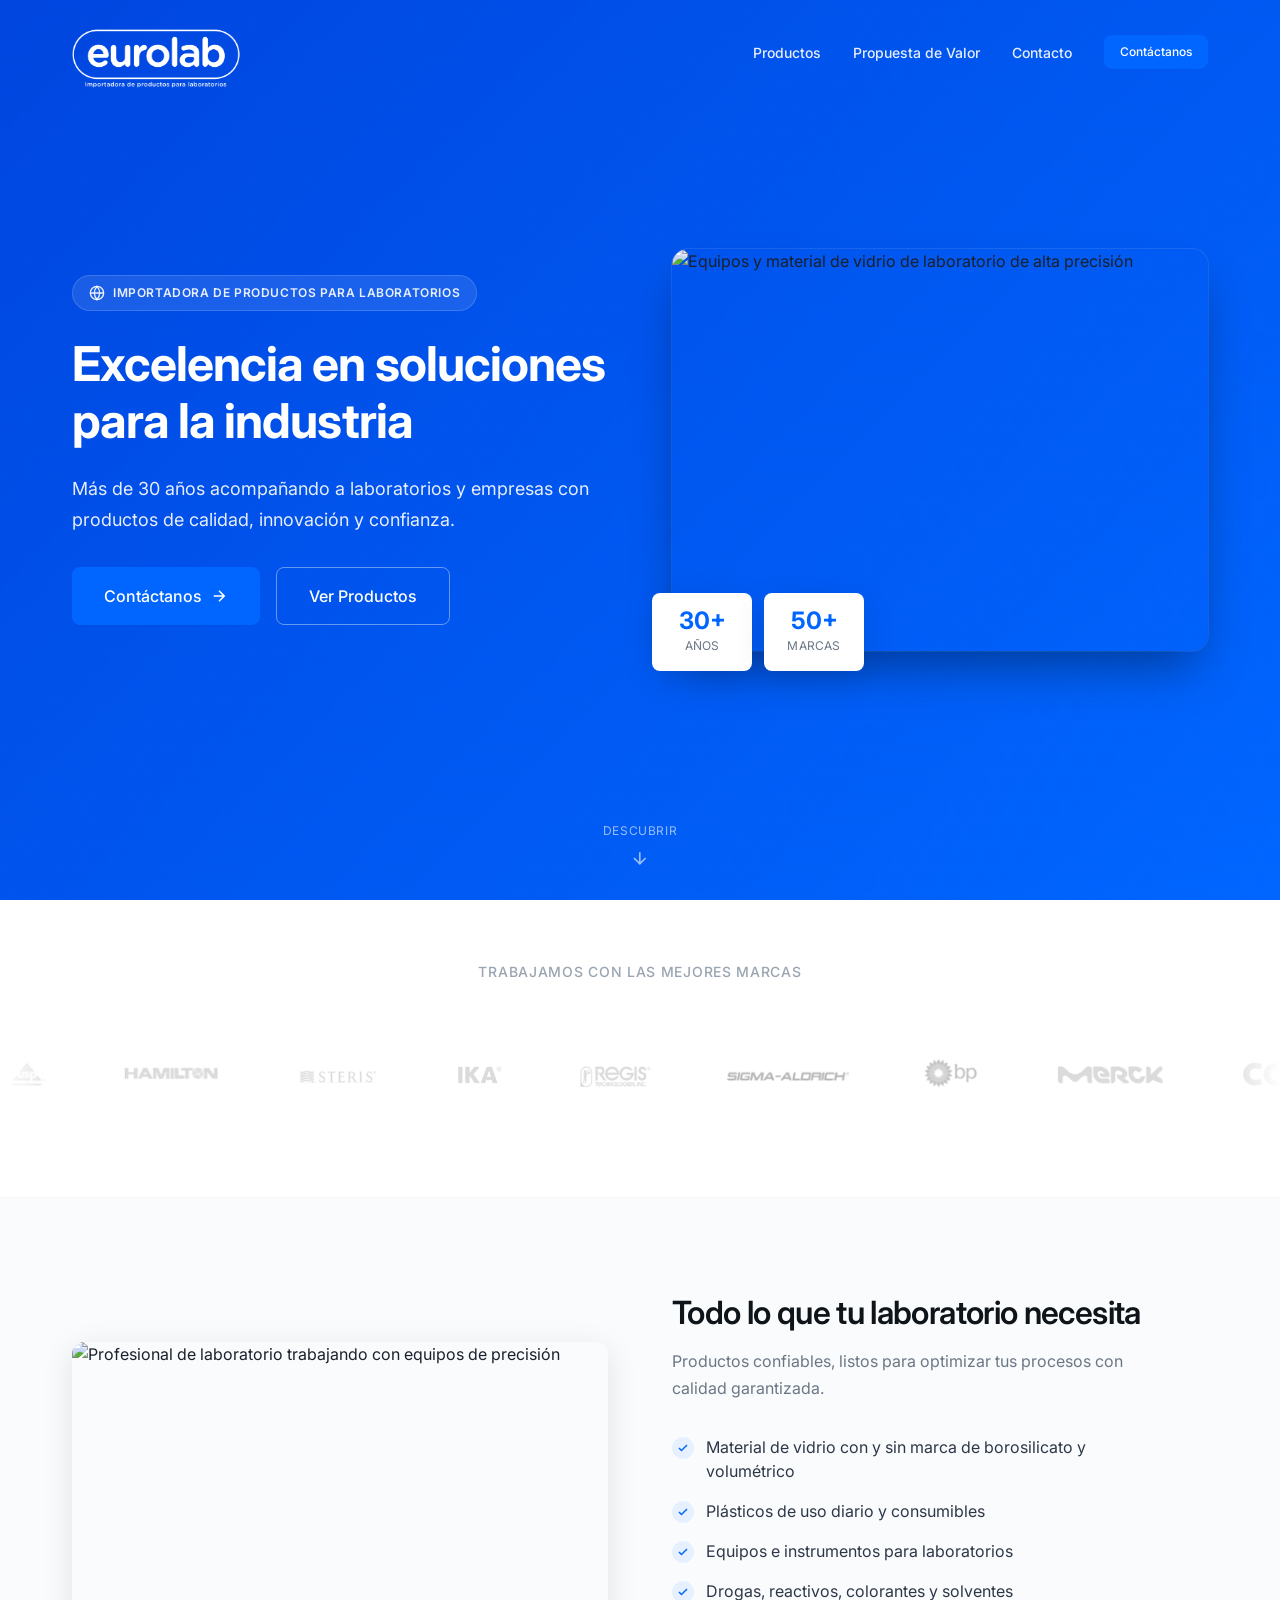
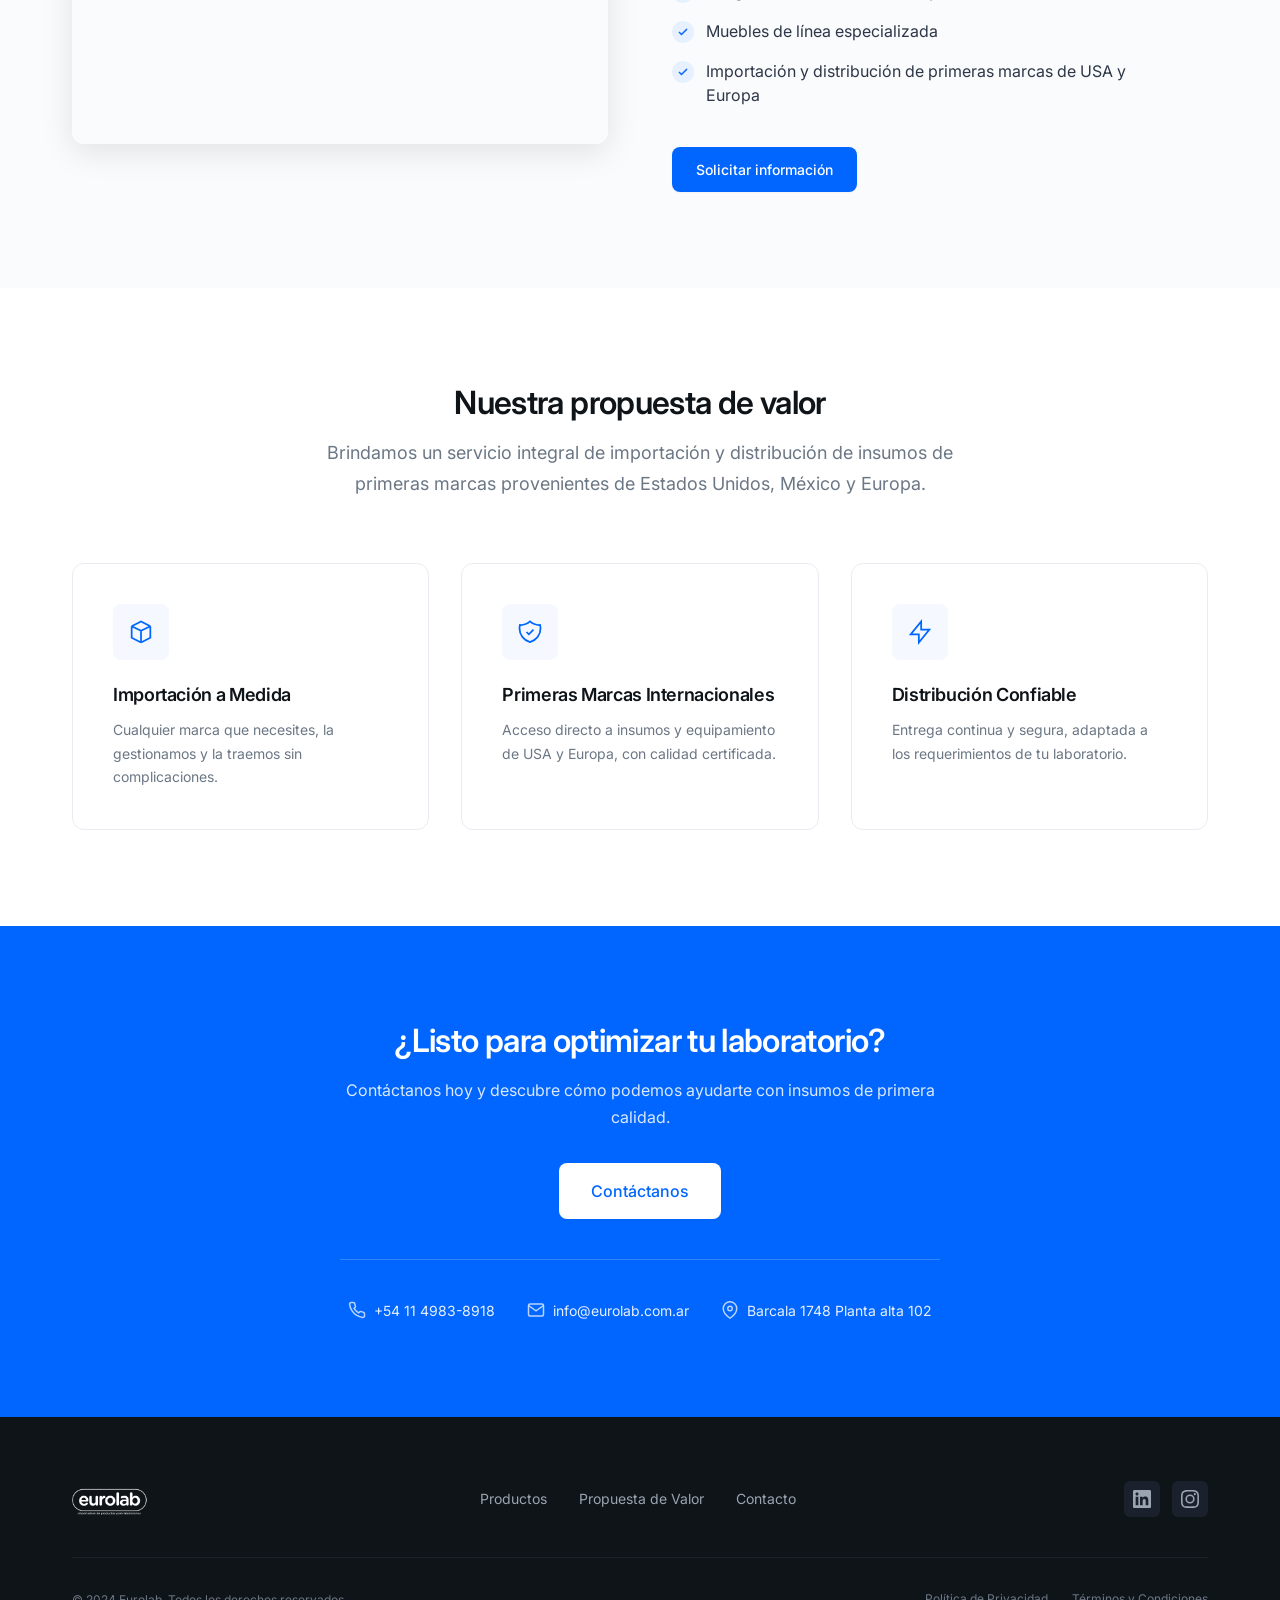
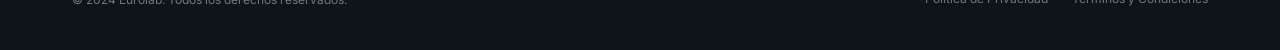
==== index.html @ cdb4c204 "Eurolab website - enterprise redesign with contact form and Google Sheets integration" ====
<!DOCTYPE html>
<html lang="es">

<head>
  <meta charset="UTF-8">
  <meta name="viewport" content="width=device-width, initial-scale=1.0">
  <meta http-equiv="X-UA-Compatible" content="IE=edge">

  <!-- SEO Meta Tags -->
  <title>Eurolab | Excelencia en Soluciones para la Industria</title>
  <meta name="description"
    content="Más de 30 años acompañando a laboratorios y empresas con productos de calidad, innovación y confianza. Importadora de productos para laboratorios.">
  <meta name="keywords"
    content="laboratorio, equipos de laboratorio, insumos de laboratorio, material de vidrio, reactivos, drogas, Hamilton, IKA, Merck, Argentina">
  <meta name="author" content="Eurolab">
  <meta name="robots" content="index, follow">
  <link rel="canonical" href="https://eurolab.com.ar/">

  <!-- Open Graph -->
  <meta property="og:type" content="website">
  <meta property="og:url" content="https://eurolab.com.ar/">
  <meta property="og:title" content="Eurolab | Excelencia en Soluciones para la Industria">
  <meta property="og:description"
    content="Más de 30 años acompañando a laboratorios y empresas con productos de calidad, innovación y confianza.">
  <meta property="og:locale" content="es_AR">

  <!-- Favicon -->
  <link rel="icon" type="image/png" href="assets/images/eurolab-logo.png">

  <!-- Preconnect for fonts -->
  <link rel="preconnect" href="https://fonts.googleapis.com">
  <link rel="preconnect" href="https://fonts.gstatic.com" crossorigin>

  <!-- Google Fonts - Inter only for enterprise clean look -->
  <link href="https://fonts.googleapis.com/css2?family=Inter:wght@400;500;600;700&display=swap" rel="stylesheet">

  <!-- Stylesheets -->
  <link rel="stylesheet" href="css/variables.css">
  <link rel="stylesheet" href="css/base.css">
  <link rel="stylesheet" href="css/components.css">
  <link rel="stylesheet" href="css/main.css">

  <!-- Structured Data -->
  <script type="application/ld+json">
  {
    "@context": "https://schema.org",
    "@type": "Organization",
    "name": "Eurolab",
    "description": "Importadora de productos para laboratorios - Excelencia en soluciones para la industria",
    "url": "https://eurolab.com.ar",
    "foundingDate": "1994",
    "address": {
      "@type": "PostalAddress",
      "streetAddress": "Barcala 1748 Planta alta 102",
      "addressLocality": "Buenos Aires",
      "addressCountry": "AR"
    },
    "contactPoint": {
      "@type": "ContactPoint",
      "telephone": "+54-11-4983-8918",
      "contactType": "sales",
      "availableLanguage": "Spanish"
    }
  }
  </script>
</head>

<body>
  <!-- Header -->
  <header class="header" role="banner">
    <div class="container">
      <div class="header__inner">
        <a href="/" class="header__logo-link" aria-label="Eurolab - Inicio">
          <img src="assets/images/eurolab-logo.png" alt="Eurolab" class="header__logo header__logo-light"
            style="filter: brightness(0) invert(1); height: 72px;">
          <img src="assets/images/eurolab-logo.png" alt="Eurolab" class="header__logo header__logo-dark"
            style="height: 72px;">
        </a>

        <nav class="header__nav" role="navigation" aria-label="Navegación principal">
          <a href="#productos" class="header__link">Productos</a>
          <a href="#propuesta" class="header__link">Propuesta de Valor</a>
          <a href="#contacto" class="header__link">Contacto</a>
          <a href="#contacto" class="btn btn--primary btn--sm">Contáctanos</a>
        </nav>
      </div>
    </div>
  </header>

  <main role="main">
    <!-- Hero Section -->
    <section class="hero" id="inicio">
      <div class="hero__container">
        <!-- Content Side -->
        <div class="hero__content">
          <span class="hero__tagline">
            <svg class="hero__tagline-icon" viewBox="0 0 24 24" fill="none" stroke="currentColor" stroke-width="2">
              <circle cx="12" cy="12" r="10" />
              <path
                d="M2 12h20M12 2a15.3 15.3 0 0 1 4 10 15.3 15.3 0 0 1-4 10 15.3 15.3 0 0 1-4-10 15.3 15.3 0 0 1 4-10z" />
            </svg>
            Importadora de productos para laboratorios
          </span>

          <h1 class="hero__title">
            Excelencia en soluciones para la industria
          </h1>

          <p class="hero__subtitle">
            Más de 30 años acompañando a laboratorios y empresas con productos de calidad, innovación y confianza.
          </p>

          <div class="hero__cta">
            <a href="#contacto" class="btn btn--primary btn--lg">
              Contáctanos
              <svg class="btn__icon" viewBox="0 0 24 24" fill="none" stroke="currentColor" stroke-width="2">
                <path d="M5 12h14M12 5l7 7-7 7" />
              </svg>
            </a>
            <a href="#productos" class="btn btn--outline btn--lg">
              Ver Productos
            </a>
          </div>
        </div>

        <!-- Visual Side -->
        <div class="hero__visual">
          <div class="hero__image-wrapper">
            <img src="https://images.unsplash.com/photo-1532187863486-abf9dbad1b69?auto=format&fit=crop&w=800&q=80"
              alt="Equipos y material de vidrio de laboratorio de alta precisión" class="hero__image" loading="eager"
              width="800" height="600">
          </div>

          <!-- Floating Stats -->
          <div class="hero__stats">
            <div class="hero__stat">
              <div class="hero__stat-value">30+</div>
              <div class="hero__stat-label">Años</div>
            </div>
            <div class="hero__stat">
              <div class="hero__stat-value">50+</div>
              <div class="hero__stat-label">Marcas</div>
            </div>
          </div>
        </div>
      </div>

      <a href="#marcas" class="hero__scroll" aria-label="Desplazarse hacia abajo">
        <span>Descubrir</span>
        <svg class="hero__scroll-icon" viewBox="0 0 24 24" fill="none" stroke="currentColor" stroke-width="2">
          <path d="M12 5v14M19 12l-7 7-7-7" />
        </svg>
      </a>
    </section>

    <!-- Trust Section - Brand Logos -->
    <section class="trust" id="marcas" aria-labelledby="trust-title">
      <div class="container">
        <h2 id="trust-title" class="trust__title">Trabajamos con las mejores marcas</h2>
      </div>
      <div class="logo-marquee" aria-label="Marcas asociadas">
        <div class="logo-marquee__track">
          <div class="logo-marquee__item"><img src="assets/images/logo-usp.png" alt="USP"></div>
          <div class="logo-marquee__item"><img src="assets/images/logo-hamilton.png" alt="Hamilton"></div>
          <div class="logo-marquee__item"><img src="assets/images/logo-steris.png" alt="Steris"></div>
          <div class="logo-marquee__item"><img src="assets/images/logo-ika.png" alt="IKA"></div>
          <div class="logo-marquee__item"><img src="assets/images/logo-regis.png" alt="Regis Technologies"></div>
          <div class="logo-marquee__item"><img src="assets/images/logo-sigma-aldrich.png" alt="Sigma-Aldrich"></div>
          <div class="logo-marquee__item"><img src="assets/images/logo-bp.png" alt="BP"></div>
          <div class="logo-marquee__item"><img src="assets/images/logo-merck.png" alt="Merck"></div>
          <div class="logo-marquee__item"><img src="assets/images/logo-copley.png" alt="Copley"></div>
          <div class="logo-marquee__item"><img src="assets/images/logo-vwr.png" alt="VWR"></div>
          <div class="logo-marquee__item"><img src="assets/images/logo-millipore.png" alt="Millipore"></div>
          <div class="logo-marquee__item"><img src="assets/images/logo-duran-group.png" alt="Duran Group"></div>
          <div class="logo-marquee__item"><img src="assets/images/logo-edqm.png" alt="EDQM"></div>
          <div class="logo-marquee__item"><img src="assets/images/logo-japanese-pharmacopoeia.png"
              alt="Japanese Pharmacopoeia"></div>
          <!-- Duplicate for seamless loop -->
          <div class="logo-marquee__item"><img src="assets/images/logo-usp.png" alt="USP"></div>
          <div class="logo-marquee__item"><img src="assets/images/logo-hamilton.png" alt="Hamilton"></div>
          <div class="logo-marquee__item"><img src="assets/images/logo-steris.png" alt="Steris"></div>
          <div class="logo-marquee__item"><img src="assets/images/logo-ika.png" alt="IKA"></div>
          <div class="logo-marquee__item"><img src="assets/images/logo-regis.png" alt="Regis Technologies"></div>
          <div class="logo-marquee__item"><img src="assets/images/logo-sigma-aldrich.png" alt="Sigma-Aldrich"></div>
          <div class="logo-marquee__item"><img src="assets/images/logo-bp.png" alt="BP"></div>
          <div class="logo-marquee__item"><img src="assets/images/logo-merck.png" alt="Merck"></div>
          <div class="logo-marquee__item"><img src="assets/images/logo-copley.png" alt="Copley"></div>
          <div class="logo-marquee__item"><img src="assets/images/logo-vwr.png" alt="VWR"></div>
          <div class="logo-marquee__item"><img src="assets/images/logo-millipore.png" alt="Millipore"></div>
          <div class="logo-marquee__item"><img src="assets/images/logo-duran-group.png" alt="Duran Group"></div>
          <div class="logo-marquee__item"><img src="assets/images/logo-edqm.png" alt="EDQM"></div>
          <div class="logo-marquee__item"><img src="assets/images/logo-japanese-pharmacopoeia.png"
              alt="Japanese Pharmacopoeia"></div>
        </div>
      </div>
    </section>

    <!-- Features Section -->
    <section class="features" id="productos" aria-labelledby="features-title">
      <div class="container">
        <div class="features__grid">
          <div class="features__image" data-animate>
            <img src="https://images.unsplash.com/photo-1582719471384-894fbb16e074?auto=format&fit=crop&w=800&q=80"
              alt="Profesional de laboratorio trabajando con equipos de precisión" loading="lazy" width="800"
              height="600">
          </div>

          <div class="features__content" data-animate data-delay="150">
            <h2 class="features__title" id="features-title">
              Todo lo que tu laboratorio necesita
            </h2>
            <p class="features__subtitle">
              Productos confiables, listos para optimizar tus procesos con calidad garantizada.
            </p>

            <ul class="check-list" role="list">
              <li class="check-list__item">
                <span class="check-list__icon" aria-hidden="true">
                  <svg viewBox="0 0 24 24" fill="none" stroke="currentColor" stroke-width="3">
                    <polyline points="20 6 9 17 4 12" />
                  </svg>
                </span>
                <span>Material de vidrio con y sin marca de borosilicato y volumétrico</span>
              </li>
              <li class="check-list__item">
                <span class="check-list__icon" aria-hidden="true">
                  <svg viewBox="0 0 24 24" fill="none" stroke="currentColor" stroke-width="3">
                    <polyline points="20 6 9 17 4 12" />
                  </svg>
                </span>
                <span>Plásticos de uso diario y consumibles</span>
              </li>
              <li class="check-list__item">
                <span class="check-list__icon" aria-hidden="true">
                  <svg viewBox="0 0 24 24" fill="none" stroke="currentColor" stroke-width="3">
                    <polyline points="20 6 9 17 4 12" />
                  </svg>
                </span>
                <span>Equipos e instrumentos para laboratorios</span>
              </li>
              <li class="check-list__item">
                <span class="check-list__icon" aria-hidden="true">
                  <svg viewBox="0 0 24 24" fill="none" stroke="currentColor" stroke-width="3">
                    <polyline points="20 6 9 17 4 12" />
                  </svg>
                </span>
                <span>Drogas, reactivos, colorantes y solventes</span>
              </li>
              <li class="check-list__item">
                <span class="check-list__icon" aria-hidden="true">
                  <svg viewBox="0 0 24 24" fill="none" stroke="currentColor" stroke-width="3">
                    <polyline points="20 6 9 17 4 12" />
                  </svg>
                </span>
                <span>Muebles de línea especializada</span>
              </li>
              <li class="check-list__item">
                <span class="check-list__icon" aria-hidden="true">
                  <svg viewBox="0 0 24 24" fill="none" stroke="currentColor" stroke-width="3">
                    <polyline points="20 6 9 17 4 12" />
                  </svg>
                </span>
                <span>Importación y distribución de primeras marcas de USA y Europa</span>
              </li>
            </ul>

            <div class="features__cta">
              <a href="#contacto" class="btn btn--primary">
                Solicitar información
              </a>
            </div>
          </div>
        </div>
      </div>
    </section>

    <!-- Value Proposition Section -->
    <section class="value-props" id="propuesta" aria-labelledby="value-props-title">
      <div class="container">
        <div class="section-heading" data-animate>
          <h2 class="section-heading__title" id="value-props-title">
            Nuestra propuesta de valor
          </h2>
          <p class="section-heading__subtitle">
            Brindamos un servicio integral de importación y distribución de insumos de primeras marcas provenientes de
            Estados Unidos, México y Europa.
          </p>
        </div>

        <div class="value-props__grid">
          <article class="value-card" data-animate data-delay="0">
            <div class="value-card__icon" aria-hidden="true">
              <svg viewBox="0 0 24 24" fill="none" stroke="currentColor" stroke-width="1.5">
                <path d="M20 7l-8-4-8 4m16 0l-8 4m8-4v10l-8 4m0-10L4 7m8 4v10M4 7v10l8 4" />
              </svg>
            </div>
            <h3 class="value-card__title">Importación a Medida</h3>
            <p class="value-card__description">
              Cualquier marca que necesites, la gestionamos y la traemos sin complicaciones.
            </p>
          </article>

          <article class="value-card" data-animate data-delay="100">
            <div class="value-card__icon" aria-hidden="true">
              <svg viewBox="0 0 24 24" fill="none" stroke="currentColor" stroke-width="1.5">
                <path
                  d="M9 12l2 2 4-4m5.618-4.016A11.955 11.955 0 0112 2.944a11.955 11.955 0 01-8.618 3.04A12.02 12.02 0 003 9c0 5.591 3.824 10.29 9 11.622 5.176-1.332 9-6.03 9-11.622 0-1.042-.133-2.052-.382-3.016z" />
              </svg>
            </div>
            <h3 class="value-card__title">Primeras Marcas Internacionales</h3>
            <p class="value-card__description">
              Acceso directo a insumos y equipamiento de USA y Europa, con calidad certificada.
            </p>
          </article>

          <article class="value-card" data-animate data-delay="200">
            <div class="value-card__icon" aria-hidden="true">
              <svg viewBox="0 0 24 24" fill="none" stroke="currentColor" stroke-width="1.5">
                <path d="M13 10V3L4 14h7v7l9-11h-7z" />
              </svg>
            </div>
            <h3 class="value-card__title">Distribución Confiable</h3>
            <p class="value-card__description">
              Entrega continua y segura, adaptada a los requerimientos de tu laboratorio.
            </p>
          </article>
        </div>
      </div>
    </section>

    <!-- CTA Section -->
    <section class="cta-section" id="contacto" aria-labelledby="cta-title">
      <div class="container">
        <div class="cta-section__content" data-animate>
          <h2 class="cta-section__title" id="cta-title">
            ¿Listo para optimizar tu laboratorio?
          </h2>
          <p class="cta-section__subtitle">
            Contáctanos hoy y descubre cómo podemos ayudarte con insumos de primera calidad.
          </p>

          <div class="cta-section__buttons">
            <a href="mailto:info@eurolab.com.ar?subject=Consulta" class="btn btn--primary btn--lg">
              Contáctanos
            </a>
          </div>

          <div class="cta-section__contact">
            <a href="tel:+541149838918" class="cta-section__contact-item">
              <svg viewBox="0 0 24 24" fill="none" stroke="currentColor" stroke-width="2">
                <path
                  d="M22 16.92v3a2 2 0 01-2.18 2 19.79 19.79 0 01-8.63-3.07 19.5 19.5 0 01-6-6 19.79 19.79 0 01-3.07-8.67A2 2 0 014.11 2h3a2 2 0 012 1.72 12.84 12.84 0 00.7 2.81 2 2 0 01-.45 2.11L8.09 9.91a16 16 0 006 6l1.27-1.27a2 2 0 012.11-.45 12.84 12.84 0 002.81.7A2 2 0 0122 16.92z" />
              </svg>
              +54 11 4983-8918
            </a>
            <a href="mailto:info@eurolab.com.ar" class="cta-section__contact-item">
              <svg viewBox="0 0 24 24" fill="none" stroke="currentColor" stroke-width="2">
                <path d="M4 4h16c1.1 0 2 .9 2 2v12c0 1.1-.9 2-2 2H4c-1.1 0-2-.9-2-2V6c0-1.1.9-2 2-2z" />
                <polyline points="22,6 12,13 2,6" />
              </svg>
              info@eurolab.com.ar
            </a>
            <a href="https://maps.google.com/?q=Barcala+1748+Buenos+Aires" target="_blank" rel="noopener noreferrer"
              class="cta-section__contact-item">
              <svg viewBox="0 0 24 24" fill="none" stroke="currentColor" stroke-width="2">
                <path d="M21 10c0 7-9 13-9 13s-9-6-9-13a9 9 0 0118 0z" />
                <circle cx="12" cy="10" r="3" />
              </svg>
              Barcala 1748 Planta alta 102
            </a>
          </div>
        </div>
      </div>
    </section>
  </main>

  <!-- Footer -->
  <footer class="footer" role="contentinfo">
    <div class="container">
      <div class="footer__inner">
        <a href="/" aria-label="Eurolab - Inicio">
          <img src="assets/images/eurolab-logo.png" alt="Eurolab" class="footer__logo">
        </a>

        <nav class="footer__links" aria-label="Enlaces del footer">
          <a href="#productos" class="footer__link">Productos</a>
          <a href="#propuesta" class="footer__link">Propuesta de Valor</a>
          <a href="#contacto" class="footer__link">Contacto</a>
        </nav>

        <div class="footer__social">
          <a href="https://www.linkedin.com/company/eurolab" target="_blank" rel="noopener noreferrer"
            class="footer__social-link" aria-label="LinkedIn">
            <svg viewBox="0 0 24 24" fill="currentColor">
              <path
                d="M20.447 20.452h-3.554v-5.569c0-1.328-.027-3.037-1.852-3.037-1.853 0-2.136 1.445-2.136 2.939v5.667H9.351V9h3.414v1.561h.046c.477-.9 1.637-1.85 3.37-1.85 3.601 0 4.267 2.37 4.267 5.455v6.286zM5.337 7.433c-1.144 0-2.063-.926-2.063-2.065 0-1.138.92-2.063 2.063-2.063 1.14 0 2.064.925 2.064 2.063 0 1.139-.925 2.065-2.064 2.065zm1.782 13.019H3.555V9h3.564v11.452zM22.225 0H1.771C.792 0 0 .774 0 1.729v20.542C0 23.227.792 24 1.771 24h20.451C23.2 24 24 23.227 24 22.271V1.729C24 .774 23.2 0 22.222 0h.003z" />
            </svg>
          </a>
          <a href="https://www.instagram.com/eurolab" target="_blank" rel="noopener noreferrer"
            class="footer__social-link" aria-label="Instagram">
            <svg viewBox="0 0 24 24" fill="currentColor">
              <path
                d="M12 2.163c3.204 0 3.584.012 4.85.07 3.252.148 4.771 1.691 4.919 4.919.058 1.265.069 1.645.069 4.849 0 3.205-.012 3.584-.069 4.849-.149 3.225-1.664 4.771-4.919 4.919-1.266.058-1.644.07-4.85.07-3.204 0-3.584-.012-4.849-.07-3.26-.149-4.771-1.699-4.919-4.92-.058-1.265-.07-1.644-.07-4.849 0-3.204.013-3.583.07-4.849.149-3.227 1.664-4.771 4.919-4.919 1.266-.057 1.645-.069 4.849-.069zM12 0C8.741 0 8.333.014 7.053.072 2.695.272.273 2.69.073 7.052.014 8.333 0 8.741 0 12c0 3.259.014 3.668.072 4.948.2 4.358 2.618 6.78 6.98 6.98C8.333 23.986 8.741 24 12 24c3.259 0 3.668-.014 4.948-.072 4.354-.2 6.782-2.618 6.979-6.98.059-1.28.073-1.689.073-4.948 0-3.259-.014-3.667-.072-4.947-.196-4.354-2.617-6.78-6.979-6.98C15.668.014 15.259 0 12 0zm0 5.838a6.162 6.162 0 100 12.324 6.162 6.162 0 000-12.324zM12 16a4 4 0 110-8 4 4 0 010 8zm6.406-11.845a1.44 1.44 0 100 2.881 1.44 1.44 0 000-2.881z" />
            </svg>
          </a>
        </div>
      </div>

      <div class="footer__bottom">
        <p class="footer__copy">
          © 2024 Eurolab. Todos los derechos reservados.
        </p>
        <nav class="footer__legal" aria-label="Enlaces legales">
          <a href="/privacidad">Política de Privacidad</a>
          <a href="/terminos">Términos y Condiciones</a>
        </nav>
      </div>
    </div>
  </footer>

  <!-- JavaScript -->
  <script src="js/main.js" defer></script>
</body>

</html>
---- css/variables.css ----
/* =========================================
   EUROLAB DESIGN TOKENS - ENTERPRISE EDITION
   Clean, sophisticated, multinational aesthetic
   ========================================= */

:root {
  /* === Primary Blue from Logo === */
  --color-primary-900: #0033cc;
  --color-primary-800: #0044dd;
  --color-primary-700: #0055ee;
  --color-primary-600: #0066ff;
  /* Logo blue */
  --color-primary-500: #3385ff;
  --color-primary-400: #66a3ff;
  --color-primary-300: #99c2ff;
  --color-primary-200: #cce0ff;
  --color-primary-100: #e6f0ff;
  --color-primary-50: #f5f9ff;

  /* === Neutral Colors - Enterprise Clean === */
  --color-white: #ffffff;
  --color-gray-50: #fafbfc;
  --color-gray-100: #f4f6f8;
  --color-gray-200: #e8ecf0;
  --color-gray-300: #d1d9e0;
  --color-gray-400: #9aa5b1;
  --color-gray-500: #6b7785;
  --color-gray-600: #4a5568;
  --color-gray-700: #2d3748;
  --color-gray-800: #1a202c;
  --color-gray-900: #0f1419;

  /* === Semantic Colors === */
  --color-success: #0d9488;
  --color-warning: #d97706;
  --color-error: #dc2626;

  /* === Enterprise Gradients - Subtle & Sophisticated === */
  --gradient-hero: linear-gradient(180deg, #0055ee 0%, #0044dd 100%);
  --gradient-cta: linear-gradient(135deg, #0055ee 0%, #0066ff 100%);
  --gradient-subtle: linear-gradient(180deg, var(--color-gray-50) 0%, var(--color-white) 100%);
  --gradient-light: linear-gradient(180deg, var(--color-white) 0%, var(--color-gray-50) 100%);

  /* === Typography - Clean & Professional === */
  --font-family-base: 'Inter', -apple-system, BlinkMacSystemFont, 'Segoe UI', Roboto, sans-serif;
  --font-family-display: 'Inter', var(--font-family-base);

  --font-size-xs: 0.75rem;
  --font-size-sm: 0.875rem;
  --font-size-base: 1rem;
  --font-size-lg: 1.125rem;
  --font-size-xl: 1.25rem;
  --font-size-2xl: 1.5rem;
  --font-size-3xl: 2rem;
  --font-size-4xl: 2.5rem;
  --font-size-5xl: 3rem;
  --font-size-6xl: 3.5rem;

  --font-weight-normal: 400;
  --font-weight-medium: 500;
  --font-weight-semibold: 600;
  --font-weight-bold: 700;

  --line-height-tight: 1.2;
  --line-height-snug: 1.35;
  --line-height-normal: 1.5;
  --line-height-relaxed: 1.7;

  --letter-spacing-tight: -0.02em;
  --letter-spacing-normal: 0;
  --letter-spacing-wide: 0.02em;
  --letter-spacing-wider: 0.05em;

  /* === Spacing - Generous Whitespace === */
  --space-1: 0.25rem;
  --space-2: 0.5rem;
  --space-3: 0.75rem;
  --space-4: 1rem;
  --space-5: 1.25rem;
  --space-6: 1.5rem;
  --space-8: 2rem;
  --space-10: 2.5rem;
  --space-12: 3rem;
  --space-16: 4rem;
  --space-20: 5rem;
  --space-24: 6rem;
  --space-32: 8rem;
  --space-40: 10rem;

  /* === Border Radius - Clean Lines === */
  --radius-sm: 0.25rem;
  --radius-md: 0.375rem;
  --radius-lg: 0.5rem;
  --radius-xl: 0.75rem;
  --radius-2xl: 1rem;
  --radius-full: 9999px;

  /* === Shadows - Subtle & Professional === */
  --shadow-sm: 0 1px 2px rgba(0, 0, 0, 0.04);
  --shadow-md: 0 2px 8px rgba(0, 0, 0, 0.06);
  --shadow-lg: 0 4px 16px rgba(0, 0, 0, 0.08);
  --shadow-xl: 0 8px 32px rgba(0, 0, 0, 0.1);
  --shadow-2xl: 0 16px 48px rgba(0, 0, 0, 0.12);

  /* === Transitions === */
  --transition-fast: 150ms ease;
  --transition-base: 200ms ease;
  --transition-slow: 300ms ease;

  /* === Z-Index === */
  --z-base: 0;
  --z-above: 10;
  --z-dropdown: 100;
  --z-sticky: 500;
  --z-overlay: 1000;
  --z-modal: 1100;

  /* === Container === */
  --container-max: 1200px;
  --container-tight: 900px;
  --container-narrow: 680px;
  --container-padding: var(--space-8);
}

@media (max-width: 768px) {
  :root {
    --font-size-5xl: 2.25rem;
    --font-size-6xl: 2.5rem;
    --container-padding: var(--space-5);
  }
}

@media (max-width: 480px) {
  :root {
    --font-size-4xl: 1.75rem;
    --font-size-5xl: 2rem;
    --font-size-6xl: 2.25rem;
    --container-padding: var(--space-4);
  }
}
---- css/base.css ----
/* =========================================
   BASE STYLES
   Reset, Typography, Utilities
   ========================================= */

/* === Modern CSS Reset === */
*,
*::before,
*::after {
    box-sizing: border-box;
    margin: 0;
    padding: 0;
}

html {
    scroll-behavior: smooth;
    -webkit-text-size-adjust: 100%;
    text-size-adjust: 100%;
}

body {
    font-family: var(--font-family-base);
    font-size: var(--font-size-base);
    font-weight: var(--font-weight-normal);
    line-height: var(--line-height-normal);
    color: var(--color-gray-800);
    background-color: var(--color-white);
    -webkit-font-smoothing: antialiased;
    -moz-osx-font-smoothing: grayscale;
    overflow-x: hidden;
}

/* Reduced motion support */
@media (prefers-reduced-motion: reduce) {

    *,
    *::before,
    *::after {
        animation-duration: 0.01ms !important;
        animation-iteration-count: 1 !important;
        transition-duration: 0.01ms !important;
    }

    html {
        scroll-behavior: auto;
    }
}

img,
picture,
video,
canvas,
svg {
    display: block;
    max-width: 100%;
    height: auto;
}

button,
input,
select,
textarea {
    font: inherit;
    color: inherit;
}

button {
    cursor: pointer;
    background: none;
    border: none;
}

a {
    color: inherit;
    text-decoration: none;
}

ul,
ol {
    list-style: none;
}

/* === Typography === */
h1,
h2,
h3,
h4,
h5,
h6 {
    font-family: var(--font-family-display);
    font-weight: var(--font-weight-bold);
    line-height: var(--line-height-tight);
    letter-spacing: var(--letter-spacing-tight);
    color: var(--color-gray-900);
}

h1 {
    font-size: var(--font-size-6xl);
    font-weight: var(--font-weight-extrabold);
}

h2 {
    font-size: var(--font-size-4xl);
}

h3 {
    font-size: var(--font-size-2xl);
}

h4 {
    font-size: var(--font-size-xl);
}

p {
    line-height: var(--line-height-relaxed);
}

.text-balance {
    text-wrap: balance;
}

/* === Focus States (Accessibility) === */
:focus-visible {
    outline: 2px solid var(--color-primary-500);
    outline-offset: 2px;
}

/* === Selection === */
::selection {
    background-color: var(--color-primary-200);
    color: var(--color-primary-900);
}

/* === Utility Classes === */
.container {
    width: 100%;
    max-width: var(--container-max);
    margin-inline: auto;
    padding-inline: var(--container-padding);
}

.container--tight {
    max-width: var(--container-tight);
}

.container--narrow {
    max-width: var(--container-narrow);
}

.sr-only {
    position: absolute;
    width: 1px;
    height: 1px;
    padding: 0;
    margin: -1px;
    overflow: hidden;
    clip: rect(0, 0, 0, 0);
    white-space: nowrap;
    border: 0;
}

.text-center {
    text-align: center;
}

.text-gradient {
    background: var(--gradient-cta);
    -webkit-background-clip: text;
    -webkit-text-fill-color: transparent;
    background-clip: text;
}

/* === Animation Utilities === */
@keyframes fadeInUp {
    from {
        opacity: 0;
        transform: translateY(30px);
    }

    to {
        opacity: 1;
        transform: translateY(0);
    }
}

@keyframes fadeIn {
    from {
        opacity: 0;
    }

    to {
        opacity: 1;
    }
}

@keyframes slideInLeft {
    from {
        opacity: 0;
        transform: translateX(-30px);
    }

    to {
        opacity: 1;
        transform: translateX(0);
    }
}

@keyframes pulse {

    0%,
    100% {
        opacity: 1;
    }

    50% {
        opacity: 0.6;
    }
}

@keyframes float {

    0%,
    100% {
        transform: translateY(0);
    }

    50% {
        transform: translateY(-10px);
    }
}

@keyframes shimmer {
    0% {
        background-position: -200% 0;
    }

    100% {
        background-position: 200% 0;
    }
}

.animate-fade-in-up {
    animation: fadeInUp 0.6s ease forwards;
}

.animate-fade-in {
    animation: fadeIn 0.5s ease forwards;
}

.animate-delay-1 {
    animation-delay: 0.1s;
}

.animate-delay-2 {
    animation-delay: 0.2s;
}

.animate-delay-3 {
    animation-delay: 0.3s;
}

.animate-delay-4 {
    animation-delay: 0.4s;
}

.animate-delay-5 {
    animation-delay: 0.5s;
}

/* Initial state for animated elements */
[data-animate] {
    opacity: 0;
}

[data-animate].is-visible {
    animation: fadeInUp 0.6s ease forwards;
}
---- css/components.css ----
/* =========================================
   COMPONENTS - ENTERPRISE EDITION
   Clean, sophisticated UI components
   ========================================= */

/* === Buttons - Professional & Clean === */
.btn {
    display: inline-flex;
    align-items: center;
    justify-content: center;
    gap: var(--space-2);
    padding: var(--space-3) var(--space-6);
    font-family: var(--font-family-base);
    font-size: var(--font-size-sm);
    font-weight: var(--font-weight-medium);
    line-height: 1.5;
    text-align: center;
    white-space: nowrap;
    border-radius: var(--radius-lg);
    transition: all var(--transition-base);
    border: none;
    cursor: pointer;
}

.btn--primary {
    background: var(--color-primary-600);
    color: var(--color-white);
    box-shadow: var(--shadow-sm);
}

.btn--primary:hover {
    background: var(--color-primary-700);
    box-shadow: var(--shadow-md);
    transform: translateY(-1px);
}

.btn--primary:active {
    transform: translateY(0);
    box-shadow: var(--shadow-sm);
}

.btn--secondary {
    background: var(--color-white);
    color: var(--color-primary-600);
    border: 1px solid var(--color-gray-200);
}

.btn--secondary:hover {
    background: var(--color-gray-50);
    border-color: var(--color-primary-300);
}

.btn--outline {
    background: transparent;
    color: var(--color-white);
    border: 1px solid rgba(255, 255, 255, 0.4);
}

.btn--outline:hover {
    background: rgba(255, 255, 255, 0.1);
    border-color: rgba(255, 255, 255, 0.8);
}

.btn--lg {
    padding: var(--space-4) var(--space-8);
    font-size: var(--font-size-base);
}

.btn--sm {
    padding: var(--space-2) var(--space-4);
    font-size: var(--font-size-xs);
}

.btn__icon {
    width: 18px;
    height: 18px;
    flex-shrink: 0;
}

/* === Cards - Clean Enterprise Style === */
.card {
    background: var(--color-white);
    border-radius: var(--radius-xl);
    padding: var(--space-8);
    border: 1px solid var(--color-gray-200);
    transition: all var(--transition-base);
}

.card:hover {
    border-color: var(--color-primary-200);
    box-shadow: var(--shadow-lg);
}

/* === Section Heading === */
.section-heading {
    text-align: center;
    max-width: 640px;
    margin-inline: auto;
    margin-bottom: var(--space-16);
}

.section-heading__title {
    font-size: var(--font-size-3xl);
    font-weight: var(--font-weight-semibold);
    color: var(--color-gray-900);
    margin-bottom: var(--space-4);
    letter-spacing: var(--letter-spacing-tight);
}

.section-heading__subtitle {
    font-size: var(--font-size-lg);
    color: var(--color-gray-500);
    line-height: var(--line-height-relaxed);
}

/* === Check List - Clean Style === */
.check-list {
    display: flex;
    flex-direction: column;
    gap: var(--space-4);
}

.check-list__item {
    display: flex;
    align-items: flex-start;
    gap: var(--space-3);
    font-size: var(--font-size-base);
    color: var(--color-gray-700);
    line-height: var(--line-height-normal);
}

.check-list__icon {
    flex-shrink: 0;
    width: 22px;
    height: 22px;
    display: flex;
    align-items: center;
    justify-content: center;
    background: var(--color-primary-100);
    border-radius: var(--radius-full);
    color: var(--color-primary-600);
    margin-top: 2px;
}

.check-list__icon svg {
    width: 12px;
    height: 12px;
}

/* === Logo Marquee - Professional === */
.logo-marquee {
    position: relative;
    overflow: hidden;
    padding: var(--space-10) 0;
}

.logo-marquee::before,
.logo-marquee::after {
    content: '';
    position: absolute;
    top: 0;
    bottom: 0;
    width: 120px;
    z-index: 2;
    pointer-events: none;
}

.logo-marquee::before {
    left: 0;
    background: linear-gradient(to right, var(--color-white), transparent);
}

.logo-marquee::after {
    right: 0;
    background: linear-gradient(to left, var(--color-white), transparent);
}

.logo-marquee__track {
    display: flex;
    gap: var(--space-16);
    width: max-content;
    animation: marquee 40s linear infinite;
}

.logo-marquee:hover .logo-marquee__track {
    animation-play-state: paused;
}

.logo-marquee__item {
    flex-shrink: 0;
    display: flex;
    align-items: center;
    justify-content: center;
    height: 40px;
    opacity: 0.6;
    transition: opacity var(--transition-base);
}

.logo-marquee__item:hover {
    opacity: 1;
}

.logo-marquee__item img {
    height: 100%;
    width: auto;
    max-width: 140px;
    object-fit: contain;
    filter: grayscale(100%);
    transition: filter var(--transition-base);
}

.logo-marquee__item:hover img {
    filter: grayscale(0%);
}

.logo-marquee__item span {
    font-weight: 600;
    font-size: 15px;
    color: var(--color-gray-500);
    letter-spacing: 0.02em;
}

@keyframes marquee {
    0% {
        transform: translateX(0);
    }

    100% {
        transform: translateX(-50%);
    }
}

/* === Divider === */
.divider {
    width: 100%;
    height: 1px;
    background: var(--color-gray-200);
}
---- css/main.css ----
/* =========================================
   MAIN STYLES - ENTERPRISE EDITION
   Clean, professional section styles
   ========================================= */

/* === Header - Clean & Professional === */
.header {
    position: fixed;
    top: 0;
    left: 0;
    right: 0;
    z-index: var(--z-sticky);
    padding: var(--space-4) 0;
    background: transparent;
    transition: all var(--transition-base);
}

.header.is-scrolled {
    background: rgba(255, 255, 255, 0.98);
    backdrop-filter: blur(8px);
    -webkit-backdrop-filter: blur(8px);
    box-shadow: 0 1px 0 var(--color-gray-200);
}

.header__inner {
    display: flex;
    align-items: center;
    justify-content: space-between;
}

.header__logo {
    height: 72px;
    width: auto;
}

.header__logo-dark {
    display: none;
}

.header.is-scrolled .header__logo-light {
    display: none;
}

.header.is-scrolled .header__logo-dark {
    display: block;
}

.header__nav {
    display: flex;
    align-items: center;
    gap: var(--space-8);
}

.header__link {
    font-size: var(--font-size-sm);
    font-weight: var(--font-weight-medium);
    color: rgba(255, 255, 255, 0.9);
    transition: color var(--transition-fast);
}

.header.is-scrolled .header__link {
    color: var(--color-gray-600);
}

.header__link:hover {
    color: var(--color-white);
}

.header.is-scrolled .header__link:hover {
    color: var(--color-primary-600);
}

.header.is-scrolled .btn--primary {
    background: var(--color-primary-600);
}

@media (max-width: 768px) {
    .header__nav {
        display: none;
    }
}

/* === Hero Section - Premium Split Layout === */
.hero {
    position: relative;
    min-height: 100vh;
    display: flex;
    align-items: center;
    background: var(--color-primary-600);
    overflow: hidden;
}

/* Molecular hexagon pattern overlay */
.hero::before {
    content: '';
    position: absolute;
    inset: 0;
    background-image: url("data:image/svg+xml,%3Csvg xmlns='http://www.w3.org/2000/svg' width='28' height='49' viewBox='0 0 28 49'%3E%3Cg fill-rule='evenodd'%3E%3Cg id='hexagons' fill='%23ffffff' fill-opacity='0.04' fill-rule='nonzero'%3E%3Cpath d='M13.99 9.25l13 7.5v15l-13 7.5L1 31.75v-15l12.99-7.5zM3 17.9v12.7l10.99 6.34 11-6.35V17.9l-11-6.34L3 17.9zM0 15l12.98-7.5V0h-2v6.35L0 12.69v2.3zm0 18.5L12.98 41v8h-2v-6.85L0 35.81v-2.3zM15 0v7.5L27.99 15H28v-2.31h-.01L17 6.35V0h-2zm0 49v-8l12.99-7.5H28v2.31h-.01L17 42.15V49h-2z'/%3E%3C/g%3E%3C/g%3E%3C/svg%3E");
    pointer-events: none;
    z-index: 1;
}

/* Gradient overlay for depth */
.hero::after {
    content: '';
    position: absolute;
    inset: 0;
    background: linear-gradient(135deg,
            rgba(0, 68, 221, 0.95) 0%,
            rgba(0, 85, 238, 0.9) 50%,
            rgba(0, 102, 255, 0.85) 100%);
    z-index: 2;
}

.hero__container {
    display: grid;
    grid-template-columns: 1fr 1fr;
    gap: var(--space-16);
    align-items: center;
    width: 100%;
    max-width: var(--container-max);
    margin: 0 auto;
    padding: var(--space-32) var(--container-padding);
    position: relative;
    z-index: 3;
}

.hero__content {
    max-width: 560px;
}

.hero__tagline {
    display: inline-flex;
    align-items: center;
    gap: var(--space-2);
    font-size: var(--font-size-xs);
    font-weight: var(--font-weight-semibold);
    color: rgba(255, 255, 255, 0.9);
    letter-spacing: var(--letter-spacing-wider);
    text-transform: uppercase;
    margin-bottom: var(--space-6);
    padding: var(--space-2) var(--space-4);
    background: rgba(255, 255, 255, 0.1);
    border-radius: var(--radius-full);
    border: 1px solid rgba(255, 255, 255, 0.15);
    opacity: 0;
    animation: fadeInUp 0.5s ease 0.1s forwards;
}

.hero__tagline-icon {
    width: 16px;
    height: 16px;
}

.hero__title {
    font-size: var(--font-size-5xl);
    font-weight: var(--font-weight-bold);
    color: var(--color-white);
    margin-bottom: var(--space-6);
    line-height: var(--line-height-tight);
    letter-spacing: var(--letter-spacing-tight);
    opacity: 0;
    animation: fadeInUp 0.5s ease 0.2s forwards;
}

.hero__subtitle {
    font-size: var(--font-size-lg);
    color: rgba(255, 255, 255, 0.9);
    margin-bottom: var(--space-8);
    line-height: var(--line-height-relaxed);
    opacity: 0;
    animation: fadeInUp 0.5s ease 0.3s forwards;
}

.hero__cta {
    display: flex;
    flex-wrap: wrap;
    gap: var(--space-4);
    opacity: 0;
    animation: fadeInUp 0.5s ease 0.4s forwards;
}

/* Hero Image Side */
.hero__visual {
    position: relative;
    opacity: 0;
    animation: fadeInUp 0.6s ease 0.3s forwards;
}

.hero__image-wrapper {
    position: relative;
    border-radius: var(--radius-2xl);
    overflow: hidden;
    box-shadow:
        0 25px 50px -12px rgba(0, 0, 0, 0.4),
        0 0 0 1px rgba(255, 255, 255, 0.1);
}

.hero__image {
    width: 100%;
    height: auto;
    aspect-ratio: 4/3;
    object-fit: cover;
    display: block;
}

/* Floating stats cards */
.hero__stats {
    position: absolute;
    bottom: -20px;
    left: -20px;
    display: flex;
    gap: var(--space-3);
    opacity: 0;
    animation: fadeInUp 0.5s ease 0.6s forwards;
}

.hero__stat {
    background: var(--color-white);
    padding: var(--space-4) var(--space-5);
    border-radius: var(--radius-lg);
    box-shadow: var(--shadow-xl);
    text-align: center;
    min-width: 100px;
}

.hero__stat-value {
    font-size: var(--font-size-2xl);
    font-weight: var(--font-weight-bold);
    color: var(--color-primary-600);
    line-height: 1;
    margin-bottom: var(--space-1);
}

.hero__stat-label {
    font-size: var(--font-size-xs);
    color: var(--color-gray-500);
    text-transform: uppercase;
    letter-spacing: var(--letter-spacing-wide);
}

/* Scroll indicator */
.hero__scroll {
    position: absolute;
    bottom: var(--space-8);
    left: 50%;
    transform: translateX(-50%);
    display: flex;
    flex-direction: column;
    align-items: center;
    gap: var(--space-2);
    color: rgba(255, 255, 255, 0.6);
    font-size: var(--font-size-xs);
    text-transform: uppercase;
    letter-spacing: var(--letter-spacing-wider);
    z-index: 5;
}

.hero__scroll-icon {
    width: 20px;
    height: 20px;
    animation: float 2s ease-in-out infinite;
}

@keyframes float {

    0%,
    100% {
        transform: translateY(0);
    }

    50% {
        transform: translateY(-6px);
    }
}

@keyframes fadeInUp {
    from {
        opacity: 0;
        transform: translateY(20px);
    }

    to {
        opacity: 1;
        transform: translateY(0);
    }
}

@media (max-width: 968px) {
    .hero__container {
        grid-template-columns: 1fr;
        text-align: center;
        padding-top: var(--space-24);
        padding-bottom: var(--space-20);
    }

    .hero__content {
        max-width: 600px;
        margin: 0 auto;
    }

    .hero__cta {
        justify-content: center;
    }

    .hero__visual {
        max-width: 500px;
        margin: 0 auto;
    }

    .hero__stats {
        position: relative;
        bottom: auto;
        left: auto;
        justify-content: center;
        margin-top: var(--space-6);
    }
}

@media (max-width: 480px) {
    .hero__title {
        font-size: var(--font-size-3xl);
    }

    .hero__stats {
        flex-direction: column;
        align-items: center;
    }

    .hero__stat {
        width: 100%;
        max-width: 200px;
    }
}

/* === Trust Section === */
.trust {
    padding: var(--space-16) 0;
    background: var(--color-white);
    border-bottom: 1px solid var(--color-gray-100);
}

.trust__title {
    text-align: center;
    font-size: var(--font-size-sm);
    font-weight: var(--font-weight-medium);
    color: var(--color-gray-400);
    text-transform: uppercase;
    letter-spacing: var(--letter-spacing-wider);
    margin-bottom: var(--space-8);
}

/* === Features Section === */
.features {
    padding: var(--space-24) 0;
    background: var(--color-gray-50);
}

.features__grid {
    display: grid;
    grid-template-columns: 1fr 1fr;
    gap: var(--space-16);
    align-items: center;
}

.features__image {
    position: relative;
    border-radius: var(--radius-xl);
    overflow: hidden;
    box-shadow: var(--shadow-xl);
}

.features__image img {
    width: 100%;
    height: 100%;
    object-fit: cover;
    aspect-ratio: 4/3;
}

.features__content {
    max-width: 480px;
}

.features__title {
    font-size: var(--font-size-3xl);
    font-weight: var(--font-weight-semibold);
    margin-bottom: var(--space-4);
    color: var(--color-gray-900);
    letter-spacing: var(--letter-spacing-tight);
}

.features__subtitle {
    font-size: var(--font-size-base);
    color: var(--color-gray-500);
    margin-bottom: var(--space-8);
    line-height: var(--line-height-relaxed);
}

.features__cta {
    margin-top: var(--space-10);
}

@media (max-width: 968px) {
    .features__grid {
        grid-template-columns: 1fr;
        gap: var(--space-10);
    }

    .features__image {
        order: -1;
        max-width: 500px;
        margin: 0 auto;
    }

    .features__content {
        max-width: none;
        text-align: center;
    }

    .check-list {
        text-align: left;
        max-width: 420px;
        margin: 0 auto;
    }

    .features__cta {
        text-align: center;
    }
}

/* === Value Props Section === */
.value-props {
    padding: var(--space-24) 0;
    background: var(--color-white);
}

.value-props__grid {
    display: grid;
    grid-template-columns: repeat(3, 1fr);
    gap: var(--space-8);
}

.value-card {
    padding: var(--space-10);
    background: var(--color-white);
    border: 1px solid var(--color-gray-200);
    border-radius: var(--radius-xl);
    transition: all var(--transition-base);
}

.value-card:hover {
    border-color: var(--color-primary-200);
    box-shadow: var(--shadow-lg);
}

.value-card__icon {
    display: flex;
    align-items: center;
    justify-content: center;
    width: 56px;
    height: 56px;
    margin-bottom: var(--space-6);
    background: var(--color-primary-50);
    border-radius: var(--radius-lg);
    color: var(--color-primary-600);
}

.value-card__icon svg {
    width: 28px;
    height: 28px;
}

.value-card__title {
    font-size: var(--font-size-lg);
    font-weight: var(--font-weight-semibold);
    color: var(--color-gray-900);
    margin-bottom: var(--space-3);
}

.value-card__description {
    font-size: var(--font-size-sm);
    color: var(--color-gray-500);
    line-height: var(--line-height-relaxed);
}

@media (max-width: 968px) {
    .value-props__grid {
        grid-template-columns: 1fr;
        max-width: 420px;
        margin: 0 auto;
    }
}

/* === CTA Section === */
.cta-section {
    padding: var(--space-24) 0;
    background: var(--color-primary-600);
}

.cta-section__content {
    text-align: center;
    max-width: 600px;
    margin: 0 auto;
}

.cta-section__title {
    font-size: var(--font-size-3xl);
    font-weight: var(--font-weight-semibold);
    color: var(--color-white);
    margin-bottom: var(--space-4);
}

.cta-section__subtitle {
    font-size: var(--font-size-base);
    color: rgba(255, 255, 255, 0.85);
    margin-bottom: var(--space-8);
    line-height: var(--line-height-relaxed);
}

.cta-section__buttons {
    display: flex;
    flex-wrap: wrap;
    gap: var(--space-4);
    justify-content: center;
}

.cta-section__buttons .btn--primary {
    background: var(--color-white);
    color: var(--color-primary-600);
}

.cta-section__buttons .btn--primary:hover {
    background: var(--color-gray-100);
}

.cta-section__contact {
    display: flex;
    flex-wrap: wrap;
    gap: var(--space-8);
    justify-content: center;
    margin-top: var(--space-10);
    padding-top: var(--space-10);
    border-top: 1px solid rgba(255, 255, 255, 0.2);
}

.cta-section__contact-item {
    display: flex;
    align-items: center;
    gap: var(--space-2);
    color: rgba(255, 255, 255, 0.9);
    font-size: var(--font-size-sm);
    transition: color var(--transition-fast);
}

.cta-section__contact-item:hover {
    color: var(--color-white);
}

.cta-section__contact-item svg {
    width: 18px;
    height: 18px;
    opacity: 0.8;
}

/* === Footer === */
.footer {
    padding: var(--space-16) 0 var(--space-10);
    background: var(--color-gray-900);
    color: var(--color-gray-400);
}

.footer__inner {
    display: flex;
    flex-wrap: wrap;
    justify-content: space-between;
    align-items: center;
    gap: var(--space-6);
}

.footer__logo {
    height: 32px;
    width: auto;
    filter: brightness(0) invert(1);
}

.footer__links {
    display: flex;
    gap: var(--space-8);
}

.footer__link {
    font-size: var(--font-size-sm);
    color: var(--color-gray-400);
    transition: color var(--transition-fast);
}

.footer__link:hover {
    color: var(--color-white);
}

.footer__social {
    display: flex;
    gap: var(--space-3);
}

.footer__social-link {
    display: flex;
    align-items: center;
    justify-content: center;
    width: 36px;
    height: 36px;
    background: var(--color-gray-800);
    border-radius: var(--radius-md);
    color: var(--color-gray-400);
    transition: all var(--transition-fast);
}

.footer__social-link:hover {
    background: var(--color-primary-600);
    color: var(--color-white);
}

.footer__social-link svg {
    width: 18px;
    height: 18px;
}

.footer__bottom {
    margin-top: var(--space-10);
    padding-top: var(--space-8);
    border-top: 1px solid var(--color-gray-800);
    display: flex;
    flex-wrap: wrap;
    justify-content: space-between;
    gap: var(--space-4);
    font-size: var(--font-size-xs);
}

.footer__copy {
    color: var(--color-gray-500);
}

.footer__legal {
    display: flex;
    gap: var(--space-6);
}

.footer__legal a {
    color: var(--color-gray-500);
    transition: color var(--transition-fast);
}

.footer__legal a:hover {
    color: var(--color-gray-300);
}

@media (max-width: 768px) {
    .footer__inner {
        flex-direction: column;
        text-align: center;
    }

    .footer__bottom {
        flex-direction: column;
        text-align: center;
    }

    .footer__legal {
        justify-content: center;
    }
}
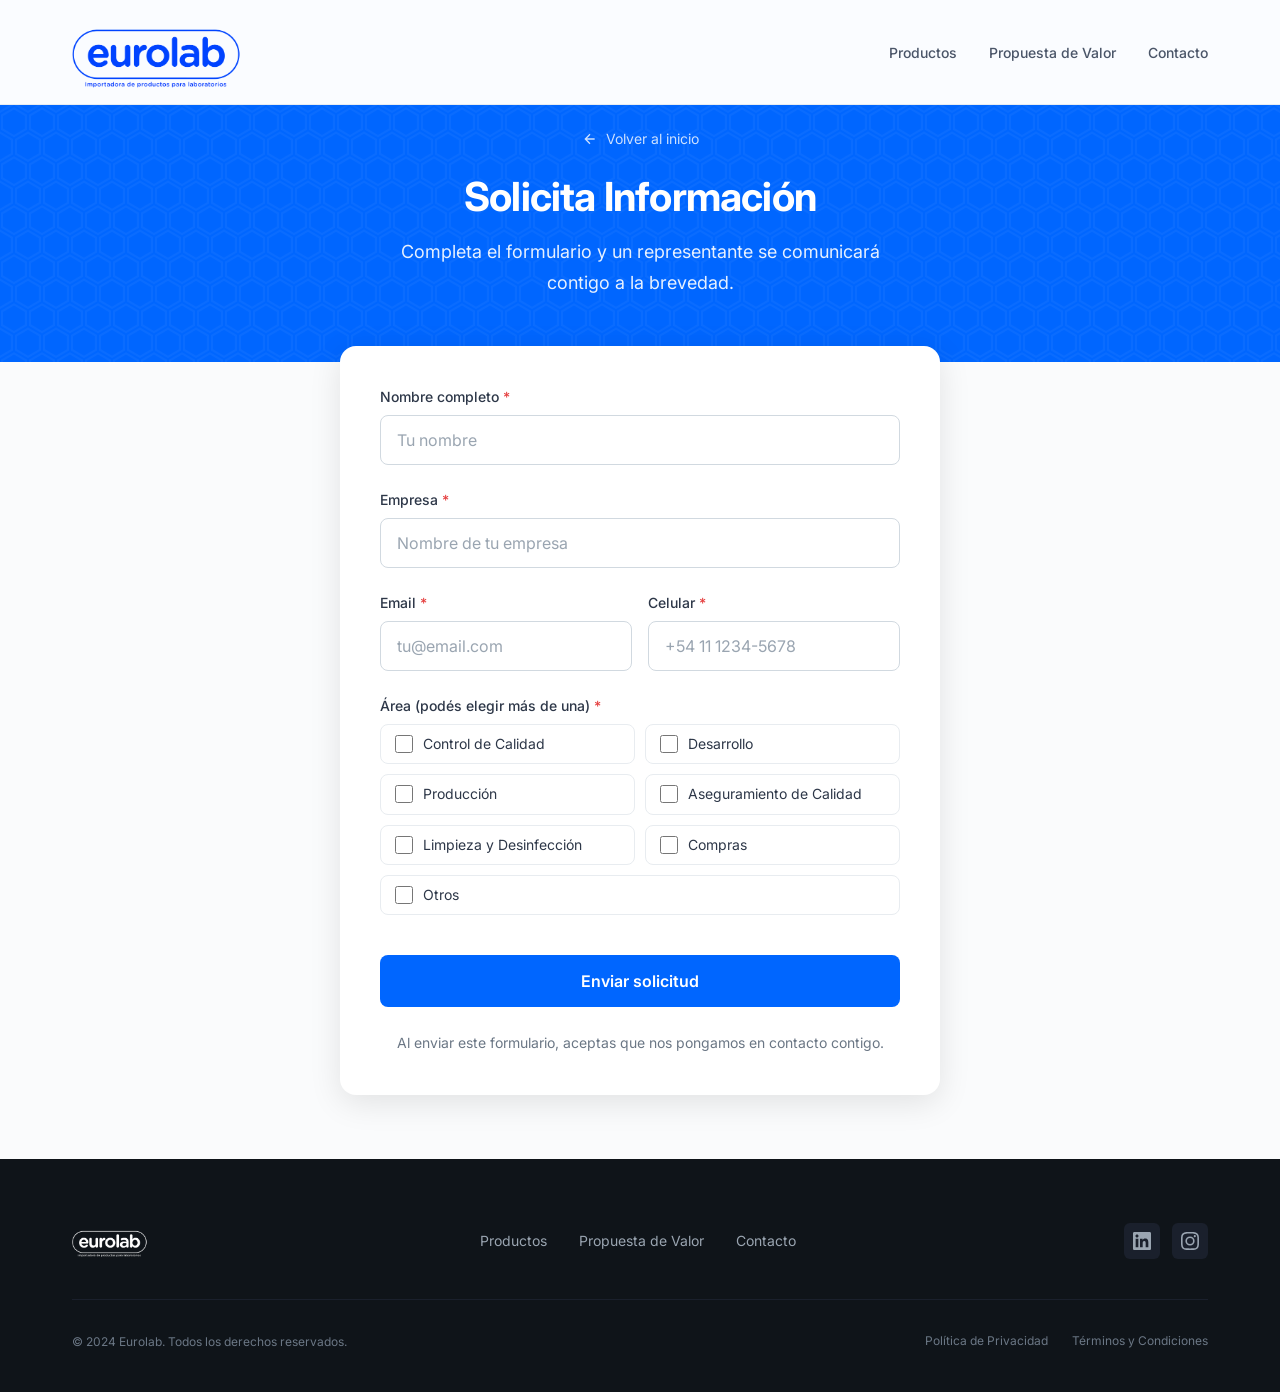
==== commit 707282ec: "Rename contacto.html to index.html for Vercel" ====
--- a/index.html
+++ b/index.html
@@ -2,424 +2,596 @@
 <html lang="es">
 
 <head>
-  <meta charset="UTF-8">
-  <meta name="viewport" content="width=device-width, initial-scale=1.0">
-  <meta http-equiv="X-UA-Compatible" content="IE=edge">
-
-  <!-- SEO Meta Tags -->
-  <title>Eurolab | Excelencia en Soluciones para la Industria</title>
-  <meta name="description"
-    content="Más de 30 años acompañando a laboratorios y empresas con productos de calidad, innovación y confianza. Importadora de productos para laboratorios.">
-  <meta name="keywords"
-    content="laboratorio, equipos de laboratorio, insumos de laboratorio, material de vidrio, reactivos, drogas, Hamilton, IKA, Merck, Argentina">
-  <meta name="author" content="Eurolab">
-  <meta name="robots" content="index, follow">
-  <link rel="canonical" href="https://eurolab.com.ar/">
-
-  <!-- Open Graph -->
-  <meta property="og:type" content="website">
-  <meta property="og:url" content="https://eurolab.com.ar/">
-  <meta property="og:title" content="Eurolab | Excelencia en Soluciones para la Industria">
-  <meta property="og:description"
-    content="Más de 30 años acompañando a laboratorios y empresas con productos de calidad, innovación y confianza.">
-  <meta property="og:locale" content="es_AR">
-
-  <!-- Favicon -->
-  <link rel="icon" type="image/png" href="assets/images/eurolab-logo.png">
-
-  <!-- Preconnect for fonts -->
-  <link rel="preconnect" href="https://fonts.googleapis.com">
-  <link rel="preconnect" href="https://fonts.gstatic.com" crossorigin>
-
-  <!-- Google Fonts - Inter only for enterprise clean look -->
-  <link href="https://fonts.googleapis.com/css2?family=Inter:wght@400;500;600;700&display=swap" rel="stylesheet">
-
-  <!-- Stylesheets -->
-  <link rel="stylesheet" href="css/variables.css">
-  <link rel="stylesheet" href="css/base.css">
-  <link rel="stylesheet" href="css/components.css">
-  <link rel="stylesheet" href="css/main.css">
-
-  <!-- Structured Data -->
-  <script type="application/ld+json">
-  {
-    "@context": "https://schema.org",
-    "@type": "Organization",
-    "name": "Eurolab",
-    "description": "Importadora de productos para laboratorios - Excelencia en soluciones para la industria",
-    "url": "https://eurolab.com.ar",
-    "foundingDate": "1994",
-    "address": {
-      "@type": "PostalAddress",
-      "streetAddress": "Barcala 1748 Planta alta 102",
-      "addressLocality": "Buenos Aires",
-      "addressCountry": "AR"
-    },
-    "contactPoint": {
-      "@type": "ContactPoint",
-      "telephone": "+54-11-4983-8918",
-      "contactType": "sales",
-      "availableLanguage": "Spanish"
-    }
-  }
-  </script>
+    <meta charset="UTF-8">
+    <meta name="viewport" content="width=device-width, initial-scale=1.0">
+    <meta http-equiv="X-UA-Compatible" content="IE=edge">
+
+    <!-- SEO Meta Tags -->
+    <title>Contacto | Eurolab - Solicita Información</title>
+    <meta name="description"
+        content="Completa el formulario y un representante de Eurolab se comunicará contigo para brindarte información sobre productos de laboratorio.">
+    <meta name="robots" content="index, follow">
+
+    <!-- Favicon -->
+    <link rel="icon" type="image/png" href="assets/images/eurolab-logo.png">
+
+    <!-- Preconnect for fonts -->
+    <link rel="preconnect" href="https://fonts.googleapis.com">
+    <link rel="preconnect" href="https://fonts.gstatic.com" crossorigin>
+
+    <!-- Google Fonts - Inter -->
+    <link href="https://fonts.googleapis.com/css2?family=Inter:wght@400;500;600;700&display=swap" rel="stylesheet">
+
+    <!-- Stylesheets -->
+    <link rel="stylesheet" href="css/variables.css">
+    <link rel="stylesheet" href="css/base.css">
+    <link rel="stylesheet" href="css/components.css">
+    <link rel="stylesheet" href="css/main.css">
+
+    <style>
+        /* Contact Form Page Specific Styles */
+        .contact-page {
+            min-height: 100vh;
+            display: flex;
+            flex-direction: column;
+        }
+
+        .contact-hero {
+            background: var(--color-primary-600);
+            padding: var(--space-32) 0 var(--space-16);
+            text-align: center;
+            position: relative;
+            overflow: hidden;
+        }
+
+        /* Molecular pattern */
+        .contact-hero::before {
+            content: '';
+            position: absolute;
+            inset: 0;
+            background-image: url("data:image/svg+xml,%3Csvg xmlns='http://www.w3.org/2000/svg' width='28' height='49' viewBox='0 0 28 49'%3E%3Cg fill-rule='evenodd'%3E%3Cg id='hexagons' fill='%23ffffff' fill-opacity='0.04' fill-rule='nonzero'%3E%3Cpath d='M13.99 9.25l13 7.5v15l-13 7.5L1 31.75v-15l12.99-7.5zM3 17.9v12.7l10.99 6.34 11-6.35V17.9l-11-6.34L3 17.9zM0 15l12.98-7.5V0h-2v6.35L0 12.69v2.3zm0 18.5L12.98 41v8h-2v-6.85L0 35.81v-2.3zM15 0v7.5L27.99 15H28v-2.31h-.01L17 6.35V0h-2zm0 49v-8l12.99-7.5H28v2.31h-.01L17 42.15V49h-2z'/%3E%3C/g%3E%3C/g%3E%3C/svg%3E");
+            pointer-events: none;
+            z-index: 1;
+        }
+
+        .contact-hero__content {
+            position: relative;
+            z-index: 2;
+        }
+
+        .contact-hero__title {
+            font-size: var(--font-size-4xl);
+            font-weight: var(--font-weight-bold);
+            color: var(--color-white);
+            margin-bottom: var(--space-4);
+        }
+
+        .contact-hero__subtitle {
+            font-size: var(--font-size-lg);
+            color: rgba(255, 255, 255, 0.9);
+            max-width: 500px;
+            margin: 0 auto;
+        }
+
+        .contact-section {
+            flex: 1;
+            padding: var(--space-16) 0;
+            background: var(--color-gray-50);
+        }
+
+        .contact-form-wrapper {
+            max-width: 600px;
+            margin: -80px auto 0;
+            padding: var(--space-10);
+            background: var(--color-white);
+            border-radius: var(--radius-2xl);
+            box-shadow: var(--shadow-xl);
+            position: relative;
+            z-index: 10;
+        }
+
+        .form-group {
+            margin-bottom: var(--space-6);
+        }
+
+        .form-label {
+            display: block;
+            font-size: var(--font-size-sm);
+            font-weight: var(--font-weight-medium);
+            color: var(--color-gray-700);
+            margin-bottom: var(--space-2);
+        }
+
+        .form-label--required::after {
+            content: ' *';
+            color: #e53e3e;
+        }
+
+        .form-input {
+            width: 100%;
+            padding: 12px 16px;
+            font-size: var(--font-size-base);
+            font-family: inherit;
+            color: var(--color-gray-900);
+            background: var(--color-white);
+            border: 1px solid var(--color-gray-300);
+            border-radius: var(--radius-lg);
+            transition: all var(--transition-fast);
+            outline: none;
+            box-sizing: border-box;
+        }
+
+        .form-input:focus {
+            border-color: var(--color-primary-500);
+            box-shadow: 0 0 0 3px rgba(0, 102, 255, 0.15);
+        }
+
+        .form-input::placeholder {
+            color: var(--color-gray-400);
+        }
+
+        .form-row {
+            display: grid;
+            grid-template-columns: 1fr 1fr;
+            gap: var(--space-4);
+        }
+
+        @media (max-width: 480px) {
+            .form-row {
+                grid-template-columns: 1fr;
+            }
+        }
+
+        /* Checkbox Group */
+        .checkbox-group {
+            display: grid;
+            grid-template-columns: 1fr 1fr;
+            gap: 10px;
+        }
+
+        @media (max-width: 480px) {
+            .checkbox-group {
+                grid-template-columns: 1fr;
+            }
+        }
+
+        .checkbox-item {
+            display: flex;
+            align-items: center;
+            gap: 10px;
+            padding: 10px 14px;
+            border: 1px solid var(--color-gray-200);
+            border-radius: var(--radius-lg);
+            cursor: pointer;
+            transition: all 0.2s ease;
+            user-select: none;
+        }
+
+        .checkbox-item:hover {
+            border-color: var(--color-primary-300);
+            background: rgba(0, 102, 255, 0.03);
+        }
+
+        .checkbox-item.is-checked {
+            border-color: var(--color-primary-500);
+            background: rgba(0, 102, 255, 0.06);
+        }
+
+        .checkbox-item input[type="checkbox"] {
+            width: 18px;
+            height: 18px;
+            accent-color: var(--color-primary-600);
+            cursor: pointer;
+            flex-shrink: 0;
+        }
+
+        .checkbox-item span {
+            font-size: var(--font-size-sm);
+            color: var(--color-gray-700);
+            line-height: 1.3;
+        }
+
+        .checkbox-error {
+            display: none;
+            font-size: 13px;
+            color: #e53e3e;
+            margin-top: 6px;
+        }
+
+        .checkbox-error.is-visible {
+            display: block;
+        }
+
+        /* Submit Button */
+        .form-submit {
+            width: 100%;
+            padding: 14px;
+            font-size: var(--font-size-base);
+            font-weight: var(--font-weight-semibold);
+            color: var(--color-white);
+            background: var(--color-primary-600);
+            border: none;
+            border-radius: var(--radius-lg);
+            cursor: pointer;
+            transition: all var(--transition-base);
+            margin-top: var(--space-4);
+            position: relative;
+        }
+
+        .form-submit:hover:not(:disabled) {
+            background: var(--color-primary-700);
+            transform: translateY(-1px);
+            box-shadow: var(--shadow-lg);
+        }
+
+        .form-submit:active:not(:disabled) {
+            transform: translateY(0);
+        }
+
+        .form-submit:disabled {
+            opacity: 0.7;
+            cursor: not-allowed;
+        }
+
+        /* Spinner inside button */
+        .form-submit .spinner {
+            display: none;
+            width: 20px;
+            height: 20px;
+            border: 2px solid rgba(255, 255, 255, 0.3);
+            border-top-color: white;
+            border-radius: 50%;
+            animation: spin 0.6s linear infinite;
+            margin: 0 auto;
+        }
+
+        .form-submit.is-loading .spinner {
+            display: inline-block;
+        }
+
+        .form-submit.is-loading .btn-text {
+            visibility: hidden;
+        }
+
+        @keyframes spin {
+            to {
+                transform: rotate(360deg);
+            }
+        }
+
+        .form-note {
+            text-align: center;
+            font-size: var(--font-size-sm);
+            color: var(--color-gray-500);
+            margin-top: var(--space-6);
+        }
+
+        .back-link {
+            display: inline-flex;
+            align-items: center;
+            gap: var(--space-2);
+            font-size: var(--font-size-sm);
+            color: rgba(255, 255, 255, 0.8);
+            margin-bottom: var(--space-6);
+            transition: color var(--transition-fast);
+        }
+
+        .back-link:hover {
+            color: var(--color-white);
+        }
+
+        .back-link svg {
+            width: 16px;
+            height: 16px;
+        }
+
+        /* Success message */
+        .form-success {
+            display: none;
+            text-align: center;
+            padding: var(--space-10);
+        }
+
+        .form-success.is-visible {
+            display: block;
+        }
+
+        .form-success__icon {
+            width: 64px;
+            height: 64px;
+            margin: 0 auto var(--space-6);
+            color: #38a169;
+        }
+
+        .form-success__title {
+            font-size: var(--font-size-2xl);
+            font-weight: var(--font-weight-semibold);
+            color: var(--color-gray-900);
+            margin-bottom: var(--space-3);
+        }
+
+        .form-success__text {
+            color: var(--color-gray-600);
+            margin-bottom: var(--space-6);
+        }
+
+        /* Error message */
+        .form-error {
+            display: none;
+            text-align: center;
+            padding: 16px;
+            background: #fff5f5;
+            border: 1px solid #fed7d7;
+            border-radius: var(--radius-lg);
+            margin-top: var(--space-4);
+        }
+
+        .form-error.is-visible {
+            display: block;
+        }
+
+        .form-error__text {
+            color: #c53030;
+            font-size: var(--font-size-sm);
+        }
+    </style>
 </head>
 
-<body>
-  <!-- Header -->
-  <header class="header" role="banner">
-    <div class="container">
-      <div class="header__inner">
-        <a href="/" class="header__logo-link" aria-label="Eurolab - Inicio">
-          <img src="assets/images/eurolab-logo.png" alt="Eurolab" class="header__logo header__logo-light"
-            style="filter: brightness(0) invert(1); height: 72px;">
-          <img src="assets/images/eurolab-logo.png" alt="Eurolab" class="header__logo header__logo-dark"
-            style="height: 72px;">
-        </a>
-
-        <nav class="header__nav" role="navigation" aria-label="Navegación principal">
-          <a href="#productos" class="header__link">Productos</a>
-          <a href="#propuesta" class="header__link">Propuesta de Valor</a>
-          <a href="#contacto" class="header__link">Contacto</a>
-          <a href="#contacto" class="btn btn--primary btn--sm">Contáctanos</a>
-        </nav>
-      </div>
-    </div>
-  </header>
-
-  <main role="main">
-    <!-- Hero Section -->
-    <section class="hero" id="inicio">
-      <div class="hero__container">
-        <!-- Content Side -->
-        <div class="hero__content">
-          <span class="hero__tagline">
-            <svg class="hero__tagline-icon" viewBox="0 0 24 24" fill="none" stroke="currentColor" stroke-width="2">
-              <circle cx="12" cy="12" r="10" />
-              <path
-                d="M2 12h20M12 2a15.3 15.3 0 0 1 4 10 15.3 15.3 0 0 1-4 10 15.3 15.3 0 0 1-4-10 15.3 15.3 0 0 1 4-10z" />
-            </svg>
-            Importadora de productos para laboratorios
-          </span>
-
-          <h1 class="hero__title">
-            Excelencia en soluciones para la industria
-          </h1>
-
-          <p class="hero__subtitle">
-            Más de 30 años acompañando a laboratorios y empresas con productos de calidad, innovación y confianza.
-          </p>
-
-          <div class="hero__cta">
-            <a href="#contacto" class="btn btn--primary btn--lg">
-              Contáctanos
-              <svg class="btn__icon" viewBox="0 0 24 24" fill="none" stroke="currentColor" stroke-width="2">
-                <path d="M5 12h14M12 5l7 7-7 7" />
-              </svg>
-            </a>
-            <a href="#productos" class="btn btn--outline btn--lg">
-              Ver Productos
-            </a>
-          </div>
+<body class="contact-page">
+    <!-- Header -->
+    <header class="header is-scrolled" role="banner">
+        <div class="container">
+            <div class="header__inner">
+                <a href="index.html" class="header__logo-link" aria-label="Eurolab - Inicio">
+                    <img src="assets/images/eurolab-logo.png" alt="Eurolab" class="header__logo header__logo-dark"
+                        style="height: 72px;">
+                </a>
+
+                <nav class="header__nav" role="navigation" aria-label="Navegación principal">
+                    <a href="index.html#productos" class="header__link">Productos</a>
+                    <a href="index.html#propuesta" class="header__link">Propuesta de Valor</a>
+                    <a href="index.html#contacto" class="header__link">Contacto</a>
+                </nav>
+            </div>
         </div>
-
-        <!-- Visual Side -->
-        <div class="hero__visual">
-          <div class="hero__image-wrapper">
-            <img src="https://images.unsplash.com/photo-1532187863486-abf9dbad1b69?auto=format&fit=crop&w=800&q=80"
-              alt="Equipos y material de vidrio de laboratorio de alta precisión" class="hero__image" loading="eager"
-              width="800" height="600">
-          </div>
-
-          <!-- Floating Stats -->
-          <div class="hero__stats">
-            <div class="hero__stat">
-              <div class="hero__stat-value">30+</div>
-              <div class="hero__stat-label">Años</div>
+    </header>
+
+    <main role="main">
+        <!-- Hero Section -->
+        <section class="contact-hero">
+            <div class="container">
+                <div class="contact-hero__content">
+                    <a href="index.html" class="back-link">
+                        <svg viewBox="0 0 24 24" fill="none" stroke="currentColor" stroke-width="2">
+                            <path d="M19 12H5M12 19l-7-7 7-7" />
+                        </svg>
+                        Volver al inicio
+                    </a>
+                    <h1 class="contact-hero__title">Solicita Información</h1>
+                    <p class="contact-hero__subtitle">
+                        Completa el formulario y un representante se comunicará contigo a la brevedad.
+                    </p>
+                </div>
             </div>
-            <div class="hero__stat">
-              <div class="hero__stat-value">50+</div>
-              <div class="hero__stat-label">Marcas</div>
+        </section>
+
+        <!-- Form Section -->
+        <section class="contact-section">
+            <div class="container">
+                <div class="contact-form-wrapper">
+                    <!-- Contact Form -->
+                    <form id="contactForm" class="contact-form" novalidate>
+                        <div class="form-group">
+                            <label for="nombre" class="form-label form-label--required">Nombre completo</label>
+                            <input type="text" id="nombre" name="nombre" class="form-input" placeholder="Tu nombre"
+                                required>
+                        </div>
+
+                        <div class="form-group">
+                            <label for="empresa" class="form-label form-label--required">Empresa</label>
+                            <input type="text" id="empresa" name="empresa" class="form-input"
+                                placeholder="Nombre de tu empresa" required>
+                        </div>
+
+                        <div class="form-row">
+                            <div class="form-group">
+                                <label for="email" class="form-label form-label--required">Email</label>
+                                <input type="email" id="email" name="email" class="form-input"
+                                    placeholder="tu@email.com" required>
+                            </div>
+
+                            <div class="form-group">
+                                <label for="celular" class="form-label form-label--required">Celular</label>
+                                <input type="tel" id="celular" name="celular" class="form-input"
+                                    placeholder="+54 11 1234-5678" required>
+                            </div>
+                        </div>
+
+                        <div class="form-group">
+                            <label class="form-label form-label--required">Área (podés elegir más de una)</label>
+                            <div class="checkbox-group" id="areaGroup">
+                                <label class="checkbox-item">
+                                    <input type="checkbox" name="area" value="Control de Calidad">
+                                    <span>Control de Calidad</span>
+                                </label>
+                                <label class="checkbox-item">
+                                    <input type="checkbox" name="area" value="Desarrollo">
+                                    <span>Desarrollo</span>
+                                </label>
+                                <label class="checkbox-item">
+                                    <input type="checkbox" name="area" value="Producción">
+                                    <span>Producción</span>
+                                </label>
+                                <label class="checkbox-item">
+                                    <input type="checkbox" name="area" value="Aseguramiento de Calidad">
+                                    <span>Aseguramiento de Calidad</span>
+                                </label>
+                                <label class="checkbox-item">
+                                    <input type="checkbox" name="area" value="Limpieza y Desinfección">
+                                    <span>Limpieza y Desinfección</span>
+                                </label>
+                                <label class="checkbox-item">
+                                    <input type="checkbox" name="area" value="Compras">
+                                    <span>Compras</span>
+                                </label>
+                                <label class="checkbox-item" style="grid-column: 1 / -1;">
+                                    <input type="checkbox" name="area" value="Otros">
+                                    <span>Otros</span>
+                                </label>
+                            </div>
+                            <p class="checkbox-error" id="areaError">Seleccioná al menos un área.</p>
+                        </div>
+
+                        <button type="submit" class="form-submit" id="submitBtn">
+                            <span class="btn-text">Enviar solicitud</span>
+                            <span class="spinner"></span>
+                        </button>
+
+                        <p class="form-note">
+                            Al enviar este formulario, aceptas que nos pongamos en contacto contigo.
+                        </p>
+
+                        <div class="form-error" id="formError">
+                            <p class="form-error__text">Hubo un error al enviar. Por favor intentá nuevamente.</p>
+                        </div>
+                    </form>
+
+                    <!-- Success Message -->
+                    <div id="formSuccess" class="form-success">
+                        <svg class="form-success__icon" viewBox="0 0 24 24" fill="none" stroke="currentColor"
+                            stroke-width="2">
+                            <circle cx="12" cy="12" r="10" />
+                            <path d="M9 12l2 2 4-4" />
+                        </svg>
+                        <h2 class="form-success__title">¡Gracias por contactarnos!</h2>
+                        <p class="form-success__text">
+                            Tu solicitud fue recibida. Un representante se comunicará contigo pronto.
+                        </p>
+                        <a href="index.html" class="btn btn--primary">Volver al inicio</a>
+                    </div>
+                </div>
             </div>
-          </div>
+        </section>
+    </main>
+
+    <!-- Footer -->
+    <footer class="footer" role="contentinfo">
+        <div class="container">
+            <div class="footer__inner">
+                <a href="index.html" aria-label="Eurolab - Inicio">
+                    <img src="assets/images/eurolab-logo.png" alt="Eurolab" class="footer__logo">
+                </a>
+
+                <nav class="footer__links" aria-label="Enlaces del footer">
+                    <a href="index.html#productos" class="footer__link">Productos</a>
+                    <a href="index.html#propuesta" class="footer__link">Propuesta de Valor</a>
+                    <a href="index.html#contacto" class="footer__link">Contacto</a>
+                </nav>
+
+                <div class="footer__social">
+                    <a href="https://www.linkedin.com/company/eurolab" target="_blank" rel="noopener noreferrer"
+                        class="footer__social-link" aria-label="LinkedIn">
+                        <svg viewBox="0 0 24 24" fill="currentColor">
+                            <path
+                                d="M20.447 20.452h-3.554v-5.569c0-1.328-.027-3.037-1.852-3.037-1.853 0-2.136 1.445-2.136 2.939v5.667H9.351V9h3.414v1.561h.046c.477-.9 1.637-1.85 3.37-1.85 3.601 0 4.267 2.37 4.267 5.455v6.286zM5.337 7.433c-1.144 0-2.063-.926-2.063-2.065 0-1.138.92-2.063 2.063-2.063 1.14 0 2.064.925 2.064 2.063 0 1.139-.925 2.065-2.064 2.065zm1.782 13.019H3.555V9h3.564v11.452zM22.225 0H1.771C.792 0 0 .774 0 1.729v20.542C0 23.227.792 24 1.771 24h20.451C23.2 24 24 23.227 24 22.271V1.729C24 .774 23.2 0 22.222 0h.003z" />
+                        </svg>
+                    </a>
+                    <a href="https://www.instagram.com/eurolab" target="_blank" rel="noopener noreferrer"
+                        class="footer__social-link" aria-label="Instagram">
+                        <svg viewBox="0 0 24 24" fill="currentColor">
+                            <path
+                                d="M12 2.163c3.204 0 3.584.012 4.85.07 3.252.148 4.771 1.691 4.919 4.919.058 1.265.069 1.645.069 4.849 0 3.205-.012 3.584-.069 4.849-.149 3.225-1.664 4.771-4.919 4.919-1.266.058-1.644.07-4.85.07-3.204 0-3.584-.012-4.849-.07-3.26-.149-4.771-1.699-4.919-4.92-.058-1.265-.07-1.644-.07-4.849 0-3.204.013-3.583.07-4.849.149-3.227 1.664-4.771 4.919-4.919 1.266-.057 1.645-.069 4.849-.069zM12 0C8.741 0 8.333.014 7.053.072 2.695.272.273 2.69.073 7.052.014 8.333 0 8.741 0 12c0 3.259.014 3.668.072 4.948.2 4.358 2.618 6.78 6.98 6.98C8.333 23.986 8.741 24 12 24c3.259 0 3.668-.014 4.948-.072 4.354-.2 6.782-2.618 6.979-6.98.059-1.28.073-1.689.073-4.948 0-3.259-.014-3.667-.072-4.947-.196-4.354-2.617-6.78-6.979-6.98C15.668.014 15.259 0 12 0zm0 5.838a6.162 6.162 0 100 12.324 6.162 6.162 0 000-12.324zM12 16a4 4 0 110-8 4 4 0 010 8zm6.406-11.845a1.44 1.44 0 100 2.881 1.44 1.44 0 000-2.881z" />
+                        </svg>
+                    </a>
+                </div>
+            </div>
+
+            <div class="footer__bottom">
+                <p class="footer__copy">
+                    © 2024 Eurolab. Todos los derechos reservados.
+                </p>
+                <nav class="footer__legal" aria-label="Enlaces legales">
+                    <a href="/privacidad">Política de Privacidad</a>
+                    <a href="/terminos">Términos y Condiciones</a>
+                </nav>
+            </div>
         </div>
-      </div>
-
-      <a href="#marcas" class="hero__scroll" aria-label="Desplazarse hacia abajo">
-        <span>Descubrir</span>
-        <svg class="hero__scroll-icon" viewBox="0 0 24 24" fill="none" stroke="currentColor" stroke-width="2">
-          <path d="M12 5v14M19 12l-7 7-7-7" />
-        </svg>
-      </a>
-    </section>
-
-    <!-- Trust Section - Brand Logos -->
-    <section class="trust" id="marcas" aria-labelledby="trust-title">
-      <div class="container">
-        <h2 id="trust-title" class="trust__title">Trabajamos con las mejores marcas</h2>
-      </div>
-      <div class="logo-marquee" aria-label="Marcas asociadas">
-        <div class="logo-marquee__track">
-          <div class="logo-marquee__item"><img src="assets/images/logo-usp.png" alt="USP"></div>
-          <div class="logo-marquee__item"><img src="assets/images/logo-hamilton.png" alt="Hamilton"></div>
-          <div class="logo-marquee__item"><img src="assets/images/logo-steris.png" alt="Steris"></div>
-          <div class="logo-marquee__item"><img src="assets/images/logo-ika.png" alt="IKA"></div>
-          <div class="logo-marquee__item"><img src="assets/images/logo-regis.png" alt="Regis Technologies"></div>
-          <div class="logo-marquee__item"><img src="assets/images/logo-sigma-aldrich.png" alt="Sigma-Aldrich"></div>
-          <div class="logo-marquee__item"><img src="assets/images/logo-bp.png" alt="BP"></div>
-          <div class="logo-marquee__item"><img src="assets/images/logo-merck.png" alt="Merck"></div>
-          <div class="logo-marquee__item"><img src="assets/images/logo-copley.png" alt="Copley"></div>
-          <div class="logo-marquee__item"><img src="assets/images/logo-vwr.png" alt="VWR"></div>
-          <div class="logo-marquee__item"><img src="assets/images/logo-millipore.png" alt="Millipore"></div>
-          <div class="logo-marquee__item"><img src="assets/images/logo-duran-group.png" alt="Duran Group"></div>
-          <div class="logo-marquee__item"><img src="assets/images/logo-edqm.png" alt="EDQM"></div>
-          <div class="logo-marquee__item"><img src="assets/images/logo-japanese-pharmacopoeia.png"
-              alt="Japanese Pharmacopoeia"></div>
-          <!-- Duplicate for seamless loop -->
-          <div class="logo-marquee__item"><img src="assets/images/logo-usp.png" alt="USP"></div>
-          <div class="logo-marquee__item"><img src="assets/images/logo-hamilton.png" alt="Hamilton"></div>
-          <div class="logo-marquee__item"><img src="assets/images/logo-steris.png" alt="Steris"></div>
-          <div class="logo-marquee__item"><img src="assets/images/logo-ika.png" alt="IKA"></div>
-          <div class="logo-marquee__item"><img src="assets/images/logo-regis.png" alt="Regis Technologies"></div>
-          <div class="logo-marquee__item"><img src="assets/images/logo-sigma-aldrich.png" alt="Sigma-Aldrich"></div>
-          <div class="logo-marquee__item"><img src="assets/images/logo-bp.png" alt="BP"></div>
-          <div class="logo-marquee__item"><img src="assets/images/logo-merck.png" alt="Merck"></div>
-          <div class="logo-marquee__item"><img src="assets/images/logo-copley.png" alt="Copley"></div>
-          <div class="logo-marquee__item"><img src="assets/images/logo-vwr.png" alt="VWR"></div>
-          <div class="logo-marquee__item"><img src="assets/images/logo-millipore.png" alt="Millipore"></div>
-          <div class="logo-marquee__item"><img src="assets/images/logo-duran-group.png" alt="Duran Group"></div>
-          <div class="logo-marquee__item"><img src="assets/images/logo-edqm.png" alt="EDQM"></div>
-          <div class="logo-marquee__item"><img src="assets/images/logo-japanese-pharmacopoeia.png"
-              alt="Japanese Pharmacopoeia"></div>
-        </div>
-      </div>
-    </section>
-
-    <!-- Features Section -->
-    <section class="features" id="productos" aria-labelledby="features-title">
-      <div class="container">
-        <div class="features__grid">
-          <div class="features__image" data-animate>
-            <img src="https://images.unsplash.com/photo-1582719471384-894fbb16e074?auto=format&fit=crop&w=800&q=80"
-              alt="Profesional de laboratorio trabajando con equipos de precisión" loading="lazy" width="800"
-              height="600">
-          </div>
-
-          <div class="features__content" data-animate data-delay="150">
-            <h2 class="features__title" id="features-title">
-              Todo lo que tu laboratorio necesita
-            </h2>
-            <p class="features__subtitle">
-              Productos confiables, listos para optimizar tus procesos con calidad garantizada.
-            </p>
-
-            <ul class="check-list" role="list">
-              <li class="check-list__item">
-                <span class="check-list__icon" aria-hidden="true">
-                  <svg viewBox="0 0 24 24" fill="none" stroke="currentColor" stroke-width="3">
-                    <polyline points="20 6 9 17 4 12" />
-                  </svg>
-                </span>
-                <span>Material de vidrio con y sin marca de borosilicato y volumétrico</span>
-              </li>
-              <li class="check-list__item">
-                <span class="check-list__icon" aria-hidden="true">
-                  <svg viewBox="0 0 24 24" fill="none" stroke="currentColor" stroke-width="3">
-                    <polyline points="20 6 9 17 4 12" />
-                  </svg>
-                </span>
-                <span>Plásticos de uso diario y consumibles</span>
-              </li>
-              <li class="check-list__item">
-                <span class="check-list__icon" aria-hidden="true">
-                  <svg viewBox="0 0 24 24" fill="none" stroke="currentColor" stroke-width="3">
-                    <polyline points="20 6 9 17 4 12" />
-                  </svg>
-                </span>
-                <span>Equipos e instrumentos para laboratorios</span>
-              </li>
-              <li class="check-list__item">
-                <span class="check-list__icon" aria-hidden="true">
-                  <svg viewBox="0 0 24 24" fill="none" stroke="currentColor" stroke-width="3">
-                    <polyline points="20 6 9 17 4 12" />
-                  </svg>
-                </span>
-                <span>Drogas, reactivos, colorantes y solventes</span>
-              </li>
-              <li class="check-list__item">
-                <span class="check-list__icon" aria-hidden="true">
-                  <svg viewBox="0 0 24 24" fill="none" stroke="currentColor" stroke-width="3">
-                    <polyline points="20 6 9 17 4 12" />
-                  </svg>
-                </span>
-                <span>Muebles de línea especializada</span>
-              </li>
-              <li class="check-list__item">
-                <span class="check-list__icon" aria-hidden="true">
-                  <svg viewBox="0 0 24 24" fill="none" stroke="currentColor" stroke-width="3">
-                    <polyline points="20 6 9 17 4 12" />
-                  </svg>
-                </span>
-                <span>Importación y distribución de primeras marcas de USA y Europa</span>
-              </li>
-            </ul>
-
-            <div class="features__cta">
-              <a href="#contacto" class="btn btn--primary">
-                Solicitar información
-              </a>
-            </div>
-          </div>
-        </div>
-      </div>
-    </section>
-
-    <!-- Value Proposition Section -->
-    <section class="value-props" id="propuesta" aria-labelledby="value-props-title">
-      <div class="container">
-        <div class="section-heading" data-animate>
-          <h2 class="section-heading__title" id="value-props-title">
-            Nuestra propuesta de valor
-          </h2>
-          <p class="section-heading__subtitle">
-            Brindamos un servicio integral de importación y distribución de insumos de primeras marcas provenientes de
-            Estados Unidos, México y Europa.
-          </p>
-        </div>
-
-        <div class="value-props__grid">
-          <article class="value-card" data-animate data-delay="0">
-            <div class="value-card__icon" aria-hidden="true">
-              <svg viewBox="0 0 24 24" fill="none" stroke="currentColor" stroke-width="1.5">
-                <path d="M20 7l-8-4-8 4m16 0l-8 4m8-4v10l-8 4m0-10L4 7m8 4v10M4 7v10l8 4" />
-              </svg>
-            </div>
-            <h3 class="value-card__title">Importación a Medida</h3>
-            <p class="value-card__description">
-              Cualquier marca que necesites, la gestionamos y la traemos sin complicaciones.
-            </p>
-          </article>
-
-          <article class="value-card" data-animate data-delay="100">
-            <div class="value-card__icon" aria-hidden="true">
-              <svg viewBox="0 0 24 24" fill="none" stroke="currentColor" stroke-width="1.5">
-                <path
-                  d="M9 12l2 2 4-4m5.618-4.016A11.955 11.955 0 0112 2.944a11.955 11.955 0 01-8.618 3.04A12.02 12.02 0 003 9c0 5.591 3.824 10.29 9 11.622 5.176-1.332 9-6.03 9-11.622 0-1.042-.133-2.052-.382-3.016z" />
-              </svg>
-            </div>
-            <h3 class="value-card__title">Primeras Marcas Internacionales</h3>
-            <p class="value-card__description">
-              Acceso directo a insumos y equipamiento de USA y Europa, con calidad certificada.
-            </p>
-          </article>
-
-          <article class="value-card" data-animate data-delay="200">
-            <div class="value-card__icon" aria-hidden="true">
-              <svg viewBox="0 0 24 24" fill="none" stroke="currentColor" stroke-width="1.5">
-                <path d="M13 10V3L4 14h7v7l9-11h-7z" />
-              </svg>
-            </div>
-            <h3 class="value-card__title">Distribución Confiable</h3>
-            <p class="value-card__description">
-              Entrega continua y segura, adaptada a los requerimientos de tu laboratorio.
-            </p>
-          </article>
-        </div>
-      </div>
-    </section>
-
-    <!-- CTA Section -->
-    <section class="cta-section" id="contacto" aria-labelledby="cta-title">
-      <div class="container">
-        <div class="cta-section__content" data-animate>
-          <h2 class="cta-section__title" id="cta-title">
-            ¿Listo para optimizar tu laboratorio?
-          </h2>
-          <p class="cta-section__subtitle">
-            Contáctanos hoy y descubre cómo podemos ayudarte con insumos de primera calidad.
-          </p>
-
-          <div class="cta-section__buttons">
-            <a href="mailto:info@eurolab.com.ar?subject=Consulta" class="btn btn--primary btn--lg">
-              Contáctanos
-            </a>
-          </div>
-
-          <div class="cta-section__contact">
-            <a href="tel:+541149838918" class="cta-section__contact-item">
-              <svg viewBox="0 0 24 24" fill="none" stroke="currentColor" stroke-width="2">
-                <path
-                  d="M22 16.92v3a2 2 0 01-2.18 2 19.79 19.79 0 01-8.63-3.07 19.5 19.5 0 01-6-6 19.79 19.79 0 01-3.07-8.67A2 2 0 014.11 2h3a2 2 0 012 1.72 12.84 12.84 0 00.7 2.81 2 2 0 01-.45 2.11L8.09 9.91a16 16 0 006 6l1.27-1.27a2 2 0 012.11-.45 12.84 12.84 0 002.81.7A2 2 0 0122 16.92z" />
-              </svg>
-              +54 11 4983-8918
-            </a>
-            <a href="mailto:info@eurolab.com.ar" class="cta-section__contact-item">
-              <svg viewBox="0 0 24 24" fill="none" stroke="currentColor" stroke-width="2">
-                <path d="M4 4h16c1.1 0 2 .9 2 2v12c0 1.1-.9 2-2 2H4c-1.1 0-2-.9-2-2V6c0-1.1.9-2 2-2z" />
-                <polyline points="22,6 12,13 2,6" />
-              </svg>
-              info@eurolab.com.ar
-            </a>
-            <a href="https://maps.google.com/?q=Barcala+1748+Buenos+Aires" target="_blank" rel="noopener noreferrer"
-              class="cta-section__contact-item">
-              <svg viewBox="0 0 24 24" fill="none" stroke="currentColor" stroke-width="2">
-                <path d="M21 10c0 7-9 13-9 13s-9-6-9-13a9 9 0 0118 0z" />
-                <circle cx="12" cy="10" r="3" />
-              </svg>
-              Barcala 1748 Planta alta 102
-            </a>
-          </div>
-        </div>
-      </div>
-    </section>
-  </main>
-
-  <!-- Footer -->
-  <footer class="footer" role="contentinfo">
-    <div class="container">
-      <div class="footer__inner">
-        <a href="/" aria-label="Eurolab - Inicio">
-          <img src="assets/images/eurolab-logo.png" alt="Eurolab" class="footer__logo">
-        </a>
-
-        <nav class="footer__links" aria-label="Enlaces del footer">
-          <a href="#productos" class="footer__link">Productos</a>
-          <a href="#propuesta" class="footer__link">Propuesta de Valor</a>
-          <a href="#contacto" class="footer__link">Contacto</a>
-        </nav>
-
-        <div class="footer__social">
-          <a href="https://www.linkedin.com/company/eurolab" target="_blank" rel="noopener noreferrer"
-            class="footer__social-link" aria-label="LinkedIn">
-            <svg viewBox="0 0 24 24" fill="currentColor">
-              <path
-                d="M20.447 20.452h-3.554v-5.569c0-1.328-.027-3.037-1.852-3.037-1.853 0-2.136 1.445-2.136 2.939v5.667H9.351V9h3.414v1.561h.046c.477-.9 1.637-1.85 3.37-1.85 3.601 0 4.267 2.37 4.267 5.455v6.286zM5.337 7.433c-1.144 0-2.063-.926-2.063-2.065 0-1.138.92-2.063 2.063-2.063 1.14 0 2.064.925 2.064 2.063 0 1.139-.925 2.065-2.064 2.065zm1.782 13.019H3.555V9h3.564v11.452zM22.225 0H1.771C.792 0 0 .774 0 1.729v20.542C0 23.227.792 24 1.771 24h20.451C23.2 24 24 23.227 24 22.271V1.729C24 .774 23.2 0 22.222 0h.003z" />
-            </svg>
-          </a>
-          <a href="https://www.instagram.com/eurolab" target="_blank" rel="noopener noreferrer"
-            class="footer__social-link" aria-label="Instagram">
-            <svg viewBox="0 0 24 24" fill="currentColor">
-              <path
-                d="M12 2.163c3.204 0 3.584.012 4.85.07 3.252.148 4.771 1.691 4.919 4.919.058 1.265.069 1.645.069 4.849 0 3.205-.012 3.584-.069 4.849-.149 3.225-1.664 4.771-4.919 4.919-1.266.058-1.644.07-4.85.07-3.204 0-3.584-.012-4.849-.07-3.26-.149-4.771-1.699-4.919-4.92-.058-1.265-.07-1.644-.07-4.849 0-3.204.013-3.583.07-4.849.149-3.227 1.664-4.771 4.919-4.919 1.266-.057 1.645-.069 4.849-.069zM12 0C8.741 0 8.333.014 7.053.072 2.695.272.273 2.69.073 7.052.014 8.333 0 8.741 0 12c0 3.259.014 3.668.072 4.948.2 4.358 2.618 6.78 6.98 6.98C8.333 23.986 8.741 24 12 24c3.259 0 3.668-.014 4.948-.072 4.354-.2 6.782-2.618 6.979-6.98.059-1.28.073-1.689.073-4.948 0-3.259-.014-3.667-.072-4.947-.196-4.354-2.617-6.78-6.979-6.98C15.668.014 15.259 0 12 0zm0 5.838a6.162 6.162 0 100 12.324 6.162 6.162 0 000-12.324zM12 16a4 4 0 110-8 4 4 0 010 8zm6.406-11.845a1.44 1.44 0 100 2.881 1.44 1.44 0 000-2.881z" />
-            </svg>
-          </a>
-        </div>
-      </div>
-
-      <div class="footer__bottom">
-        <p class="footer__copy">
-          © 2024 Eurolab. Todos los derechos reservados.
-        </p>
-        <nav class="footer__legal" aria-label="Enlaces legales">
-          <a href="/privacidad">Política de Privacidad</a>
-          <a href="/terminos">Términos y Condiciones</a>
-        </nav>
-      </div>
-    </div>
-  </footer>
-
-  <!-- JavaScript -->
-  <script src="js/main.js" defer></script>
+    </footer>
+
+    <script>
+        // =============================================
+        // GOOGLE SHEETS INTEGRATION
+        // =============================================
+        // IMPORTANT: Replace this URL with your deployed Google Apps Script Web App URL
+        const GOOGLE_SHEETS_URL = 'https://script.google.com/macros/s/AKfycbxiD4jso0wizfVn4FoCwbfLXN2DBZ2V6BfK1lXuwgUUIuDGlKh-SpncJKIuJSbjPKHS/exec';
+
+        // Checkbox visual toggle
+        document.querySelectorAll('.checkbox-item input[type="checkbox"]').forEach(cb => {
+            cb.addEventListener('change', function () {
+                this.closest('.checkbox-item').classList.toggle('is-checked', this.checked);
+                // Hide error when at least one is checked
+                const anyChecked = document.querySelectorAll('.checkbox-item input:checked').length > 0;
+                if (anyChecked) {
+                    document.getElementById('areaError').classList.remove('is-visible');
+                }
+            });
+        });
+
+        // Form submission
+        document.getElementById('contactForm').addEventListener('submit', async function (e) {
+            e.preventDefault();
+
+            // Validate checkboxes
+            const checkedAreas = document.querySelectorAll('.checkbox-item input:checked');
+            if (checkedAreas.length === 0) {
+                document.getElementById('areaError').classList.add('is-visible');
+                return;
+            }
+
+            // Collect selected areas
+            const areas = Array.from(checkedAreas).map(cb => cb.value).join(', ');
+
+            // Collect form data
+            const formData = {
+                nombre: document.getElementById('nombre').value.trim(),
+                empresa: document.getElementById('empresa').value.trim(),
+                email: document.getElementById('email').value.trim(),
+                celular: document.getElementById('celular').value.trim(),
+                area: areas,
+                fecha: new Date().toLocaleString('es-AR', { timeZone: 'America/Argentina/Buenos_Aires' })
+            };
+
+            // UI: loading state
+            const submitBtn = document.getElementById('submitBtn');
+            const formError = document.getElementById('formError');
+            submitBtn.classList.add('is-loading');
+            submitBtn.disabled = true;
+            formError.classList.remove('is-visible');
+
+            try {
+                // Send to Google Sheets
+                const response = await fetch(GOOGLE_SHEETS_URL, {
+                    method: 'POST',
+                    mode: 'no-cors',
+                    headers: {
+                        'Content-Type': 'application/json'
+                    },
+                    body: JSON.stringify(formData)
+                });
+
+                // With no-cors, we can't read the response, so we assume success
+                // Hide form and show success
+                document.getElementById('contactForm').style.display = 'none';
+                document.getElementById('formSuccess').classList.add('is-visible');
+
+            } catch (error) {
+                console.error('Error submitting form:', error);
+                formError.classList.add('is-visible');
+                submitBtn.classList.remove('is-loading');
+                submitBtn.disabled = false;
+            }
+        });
+    </script>
 </body>
 
 </html>
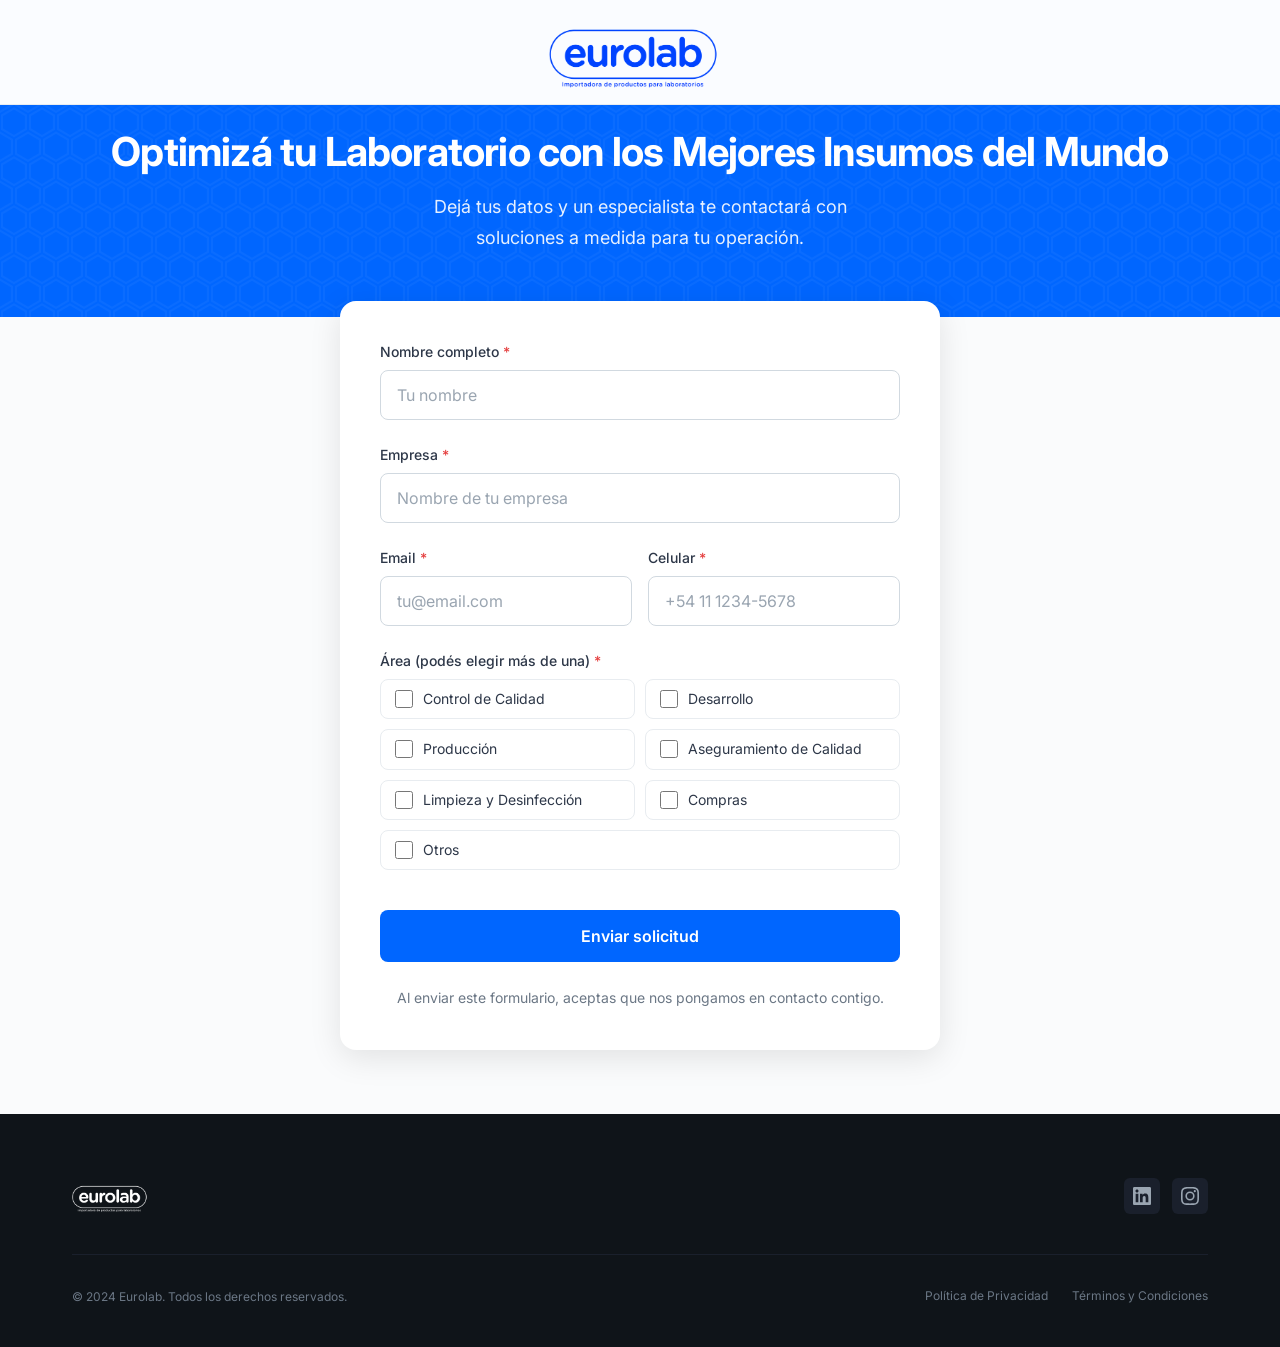
==== commit 89aaeef6: "Remove navigation, improve title for conversion" ====
--- a/index.html
+++ b/index.html
@@ -341,17 +341,9 @@
     <!-- Header -->
     <header class="header is-scrolled" role="banner">
         <div class="container">
-            <div class="header__inner">
-                <a href="index.html" class="header__logo-link" aria-label="Eurolab - Inicio">
-                    <img src="assets/images/eurolab-logo.png" alt="Eurolab" class="header__logo header__logo-dark"
-                        style="height: 72px;">
-                </a>
-
-                <nav class="header__nav" role="navigation" aria-label="Navegación principal">
-                    <a href="index.html#productos" class="header__link">Productos</a>
-                    <a href="index.html#propuesta" class="header__link">Propuesta de Valor</a>
-                    <a href="index.html#contacto" class="header__link">Contacto</a>
-                </nav>
+            <div class="header__inner" style="justify-content: center;">
+                <img src="assets/images/eurolab-logo.png" alt="Eurolab" class="header__logo header__logo-dark"
+                    style="height: 72px;">
             </div>
         </div>
     </header>
@@ -361,15 +353,9 @@
         <section class="contact-hero">
             <div class="container">
                 <div class="contact-hero__content">
-                    <a href="index.html" class="back-link">
-                        <svg viewBox="0 0 24 24" fill="none" stroke="currentColor" stroke-width="2">
-                            <path d="M19 12H5M12 19l-7-7 7-7" />
-                        </svg>
-                        Volver al inicio
-                    </a>
-                    <h1 class="contact-hero__title">Solicita Información</h1>
+                    <h1 class="contact-hero__title">Optimizá tu Laboratorio con los Mejores Insumos del Mundo</h1>
                     <p class="contact-hero__subtitle">
-                        Completa el formulario y un representante se comunicará contigo a la brevedad.
+                        Dejá tus datos y un especialista te contactará con soluciones a medida para tu operación.
                     </p>
                 </div>
             </div>
@@ -467,7 +453,7 @@
                         <p class="form-success__text">
                             Tu solicitud fue recibida. Un representante se comunicará contigo pronto.
                         </p>
-                        <a href="index.html" class="btn btn--primary">Volver al inicio</a>
+
                     </div>
                 </div>
             </div>
@@ -482,11 +468,6 @@
                     <img src="assets/images/eurolab-logo.png" alt="Eurolab" class="footer__logo">
                 </a>
 
-                <nav class="footer__links" aria-label="Enlaces del footer">
-                    <a href="index.html#productos" class="footer__link">Productos</a>
-                    <a href="index.html#propuesta" class="footer__link">Propuesta de Valor</a>
-                    <a href="index.html#contacto" class="footer__link">Contacto</a>
-                </nav>
 
                 <div class="footer__social">
                     <a href="https://www.linkedin.com/company/eurolab" target="_blank" rel="noopener noreferrer"
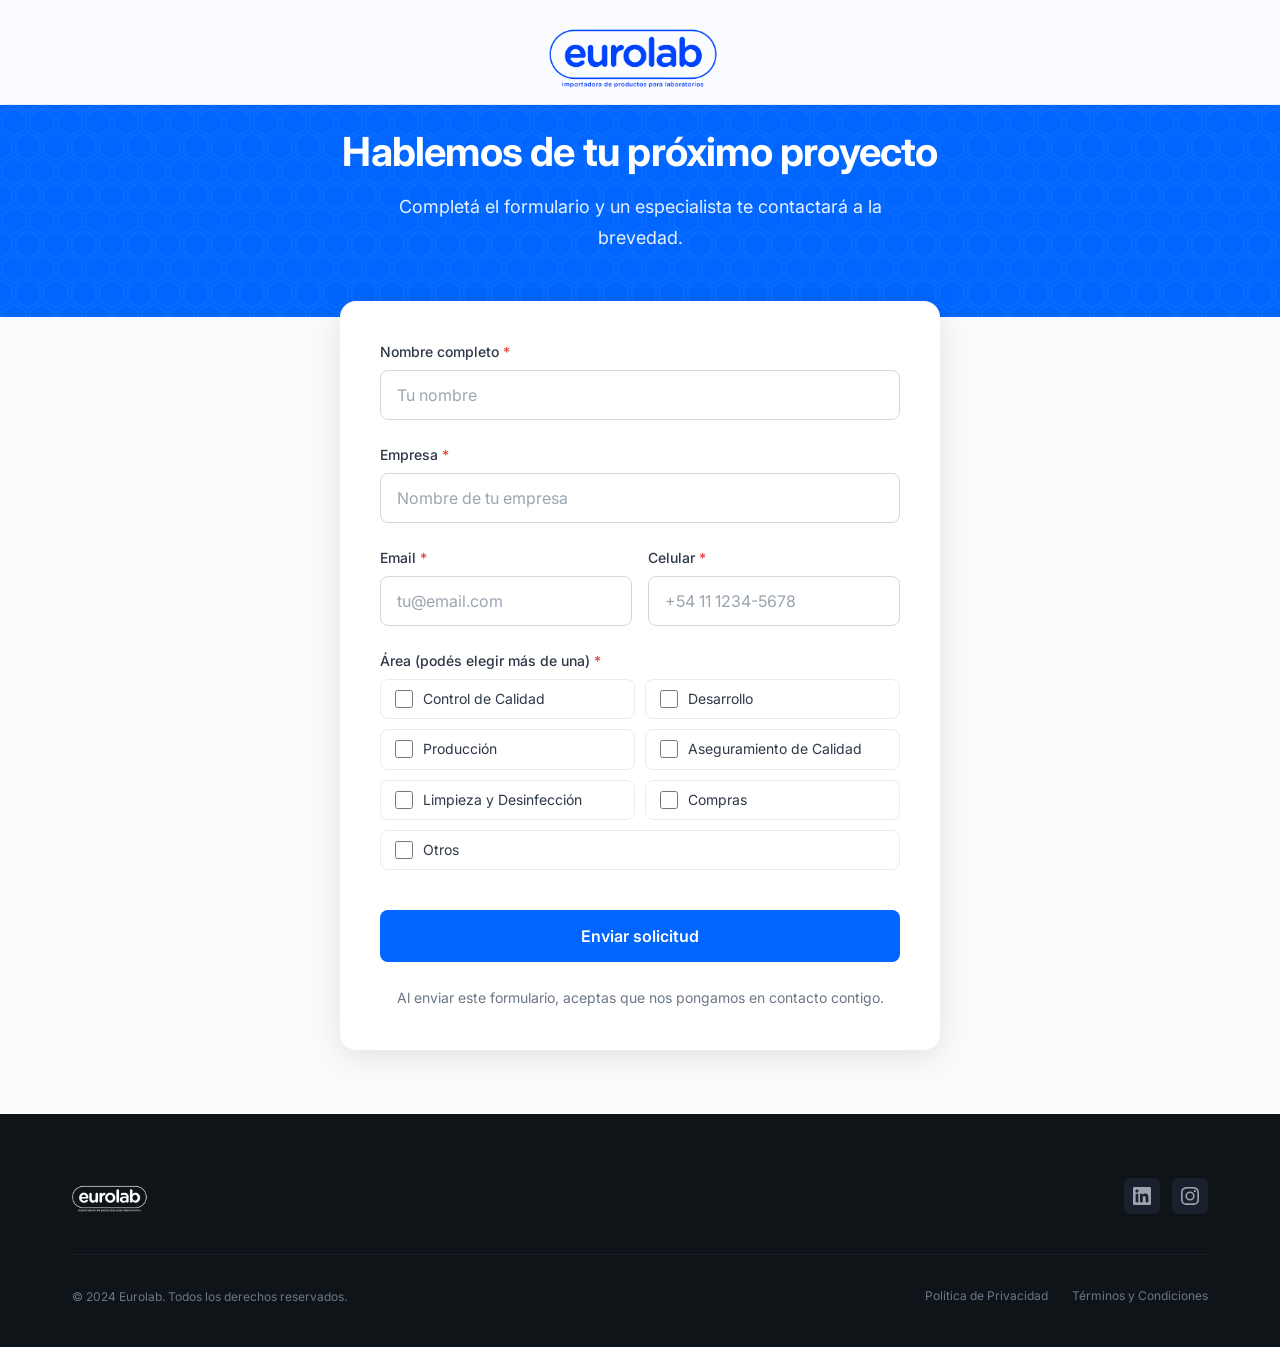
==== commit df7bf70f: "Professional hero title" ====
--- a/index.html
+++ b/index.html
@@ -353,9 +353,9 @@
         <section class="contact-hero">
             <div class="container">
                 <div class="contact-hero__content">
-                    <h1 class="contact-hero__title">Optimizá tu Laboratorio con los Mejores Insumos del Mundo</h1>
+                    <h1 class="contact-hero__title">Hablemos de tu próximo proyecto</h1>
                     <p class="contact-hero__subtitle">
-                        Dejá tus datos y un especialista te contactará con soluciones a medida para tu operación.
+                        Completá el formulario y un especialista te contactará a la brevedad.
                     </p>
                 </div>
             </div>
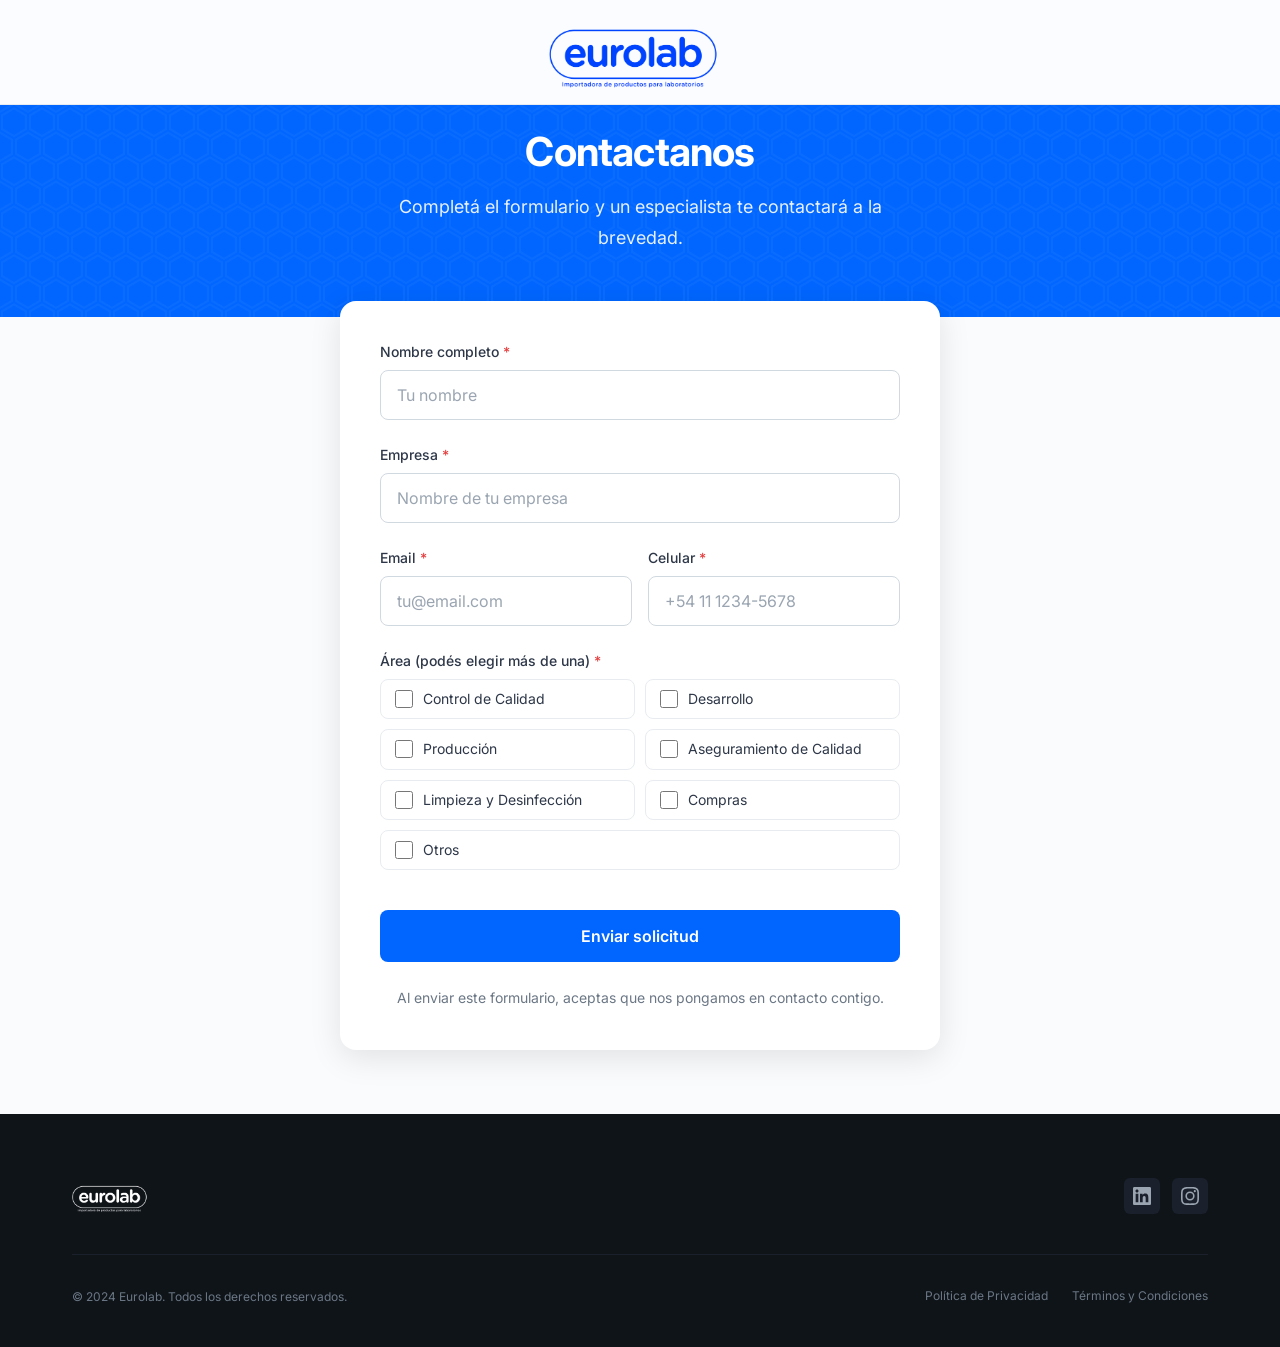
==== commit e75011d7: "Update contact hero title to 'Contactanos'" ====
--- a/index.html
+++ b/index.html
@@ -353,7 +353,7 @@
         <section class="contact-hero">
             <div class="container">
                 <div class="contact-hero__content">
-                    <h1 class="contact-hero__title">Hablemos de tu próximo proyecto</h1>
+                    <h1 class="contact-hero__title">Contactanos</h1>
                     <p class="contact-hero__subtitle">
                         Completá el formulario y un especialista te contactará a la brevedad.
                     </p>
@@ -575,4 +575,4 @@
     </script>
 </body>
 
-</html>+</html>
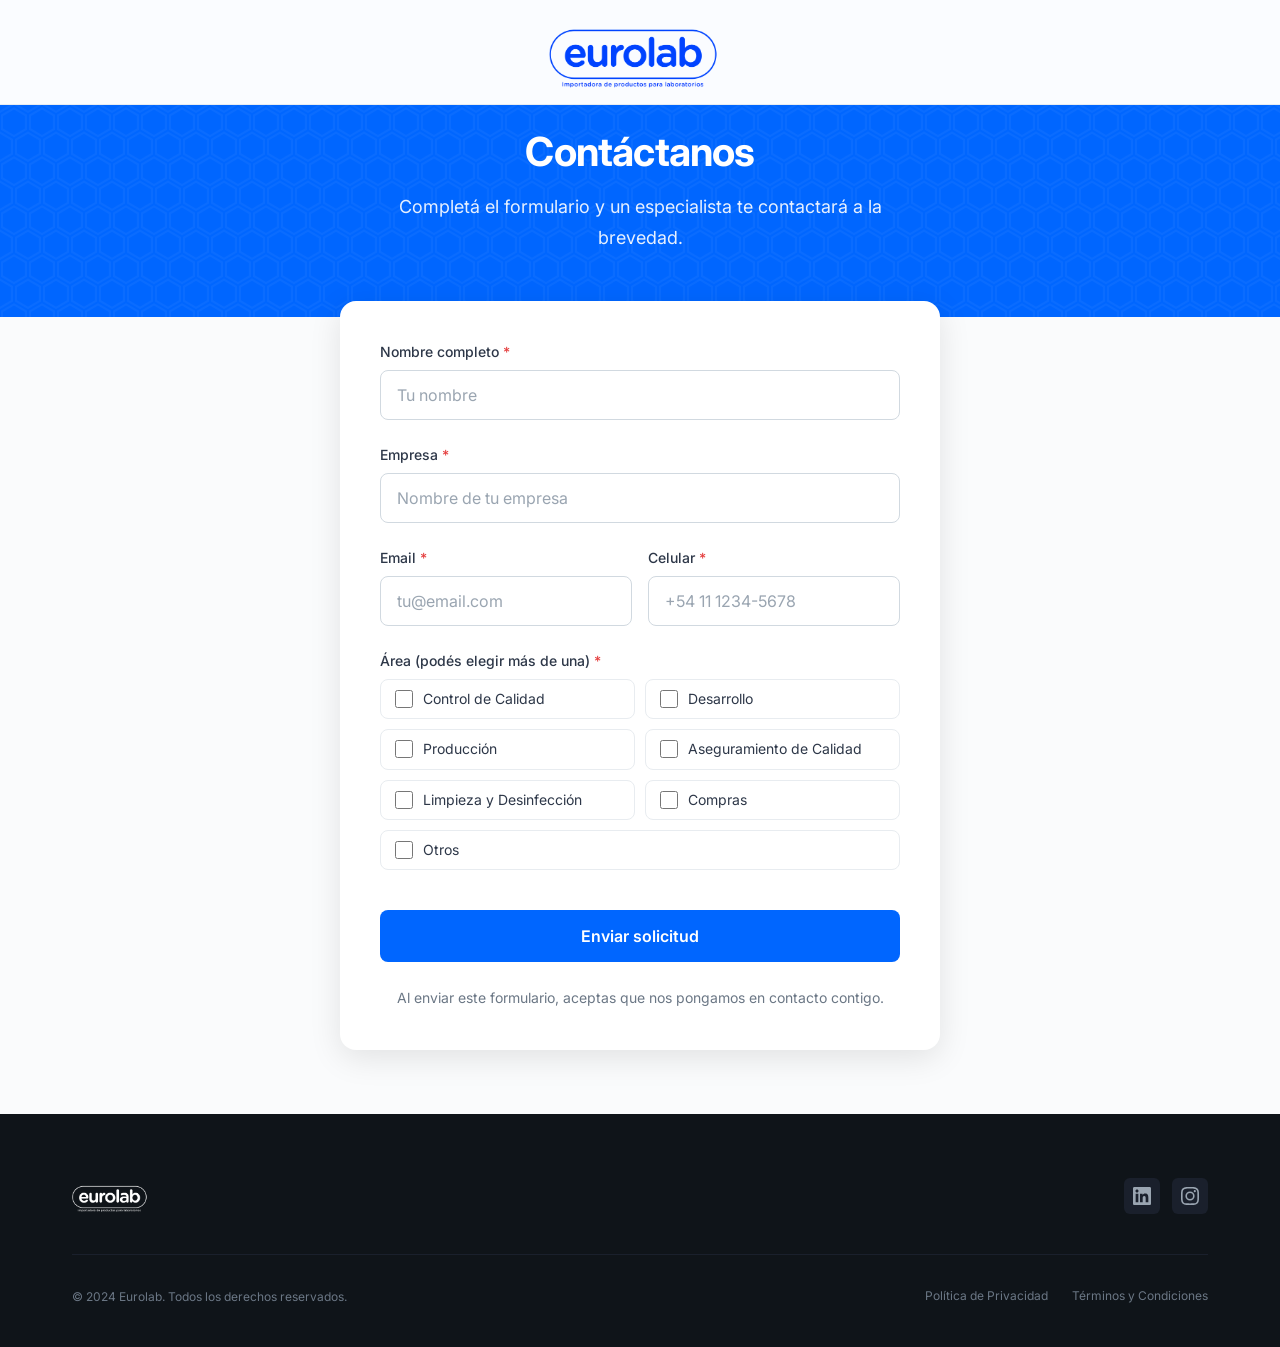
==== commit b3d5ccfd: "Update contact hero title to include accent" ====
--- a/index.html
+++ b/index.html
@@ -353,7 +353,7 @@
         <section class="contact-hero">
             <div class="container">
                 <div class="contact-hero__content">
-                    <h1 class="contact-hero__title">Contactanos</h1>
+                    <h1 class="contact-hero__title">Contáctanos</h1>
                     <p class="contact-hero__subtitle">
                         Completá el formulario y un especialista te contactará a la brevedad.
                     </p>
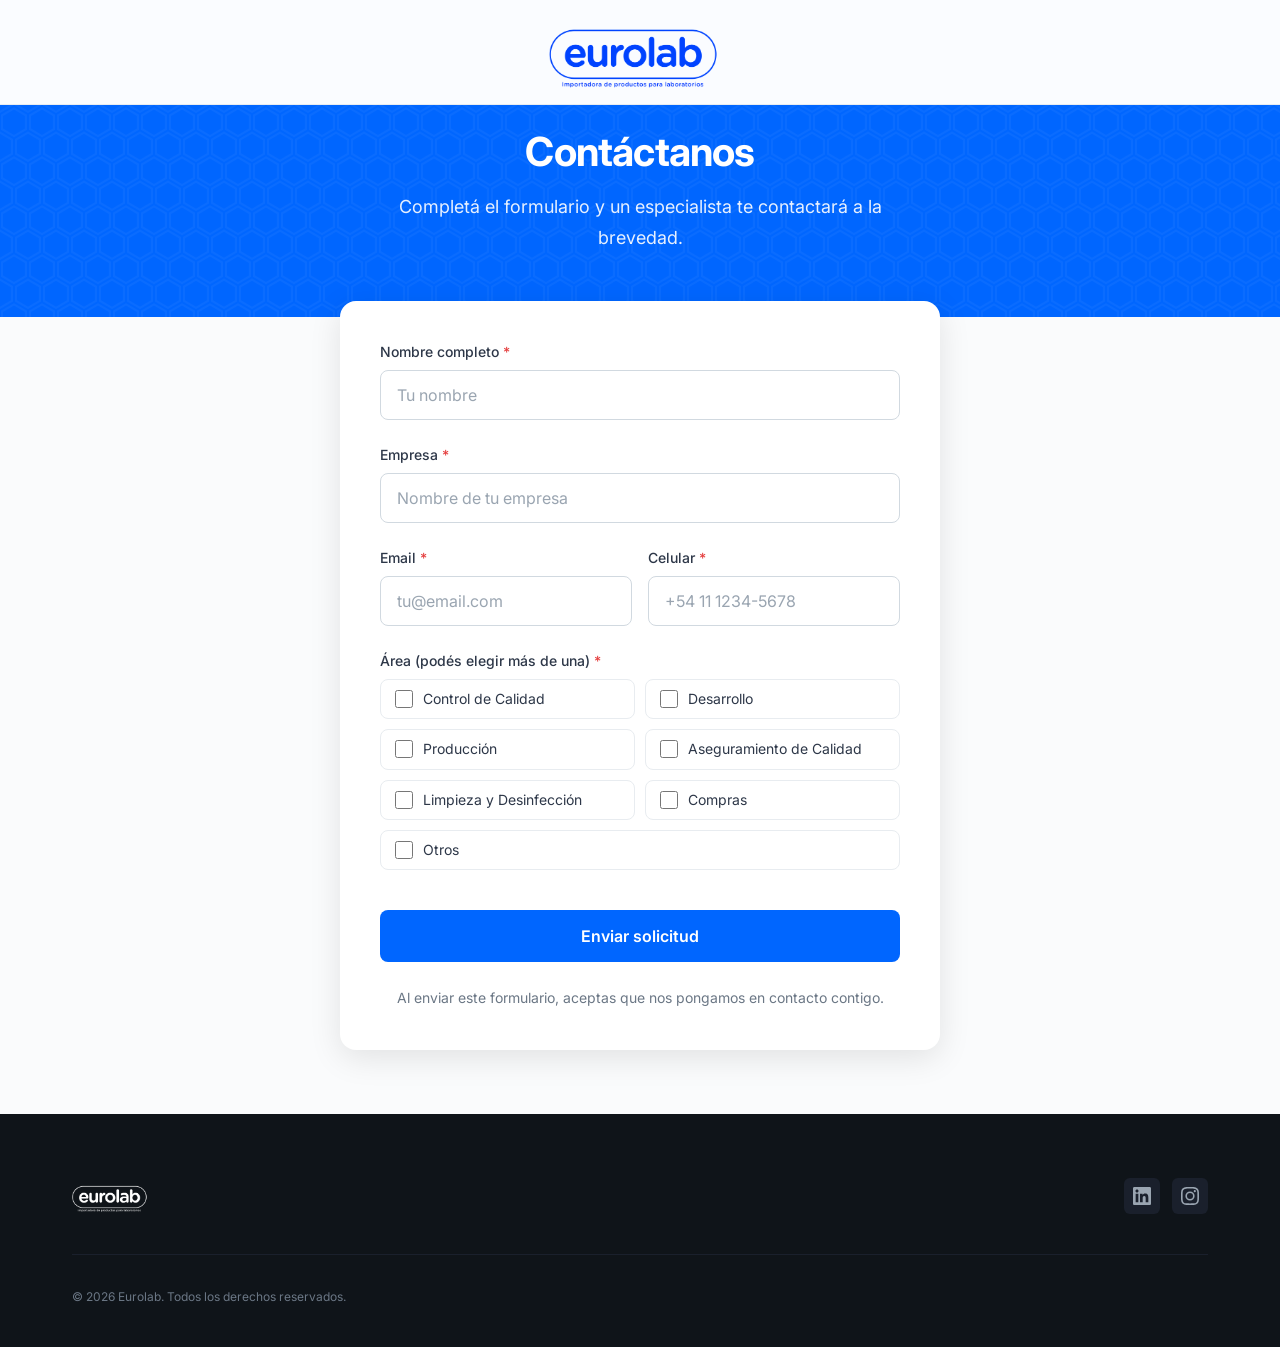
==== commit 54338fc4: "Update index.html" ====
--- a/index.html
+++ b/index.html
@@ -489,12 +489,8 @@
 
             <div class="footer__bottom">
                 <p class="footer__copy">
-                    © 2024 Eurolab. Todos los derechos reservados.
+                    © 2026 Eurolab. Todos los derechos reservados.
                 </p>
-                <nav class="footer__legal" aria-label="Enlaces legales">
-                    <a href="/privacidad">Política de Privacidad</a>
-                    <a href="/terminos">Términos y Condiciones</a>
-                </nav>
             </div>
         </div>
     </footer>
